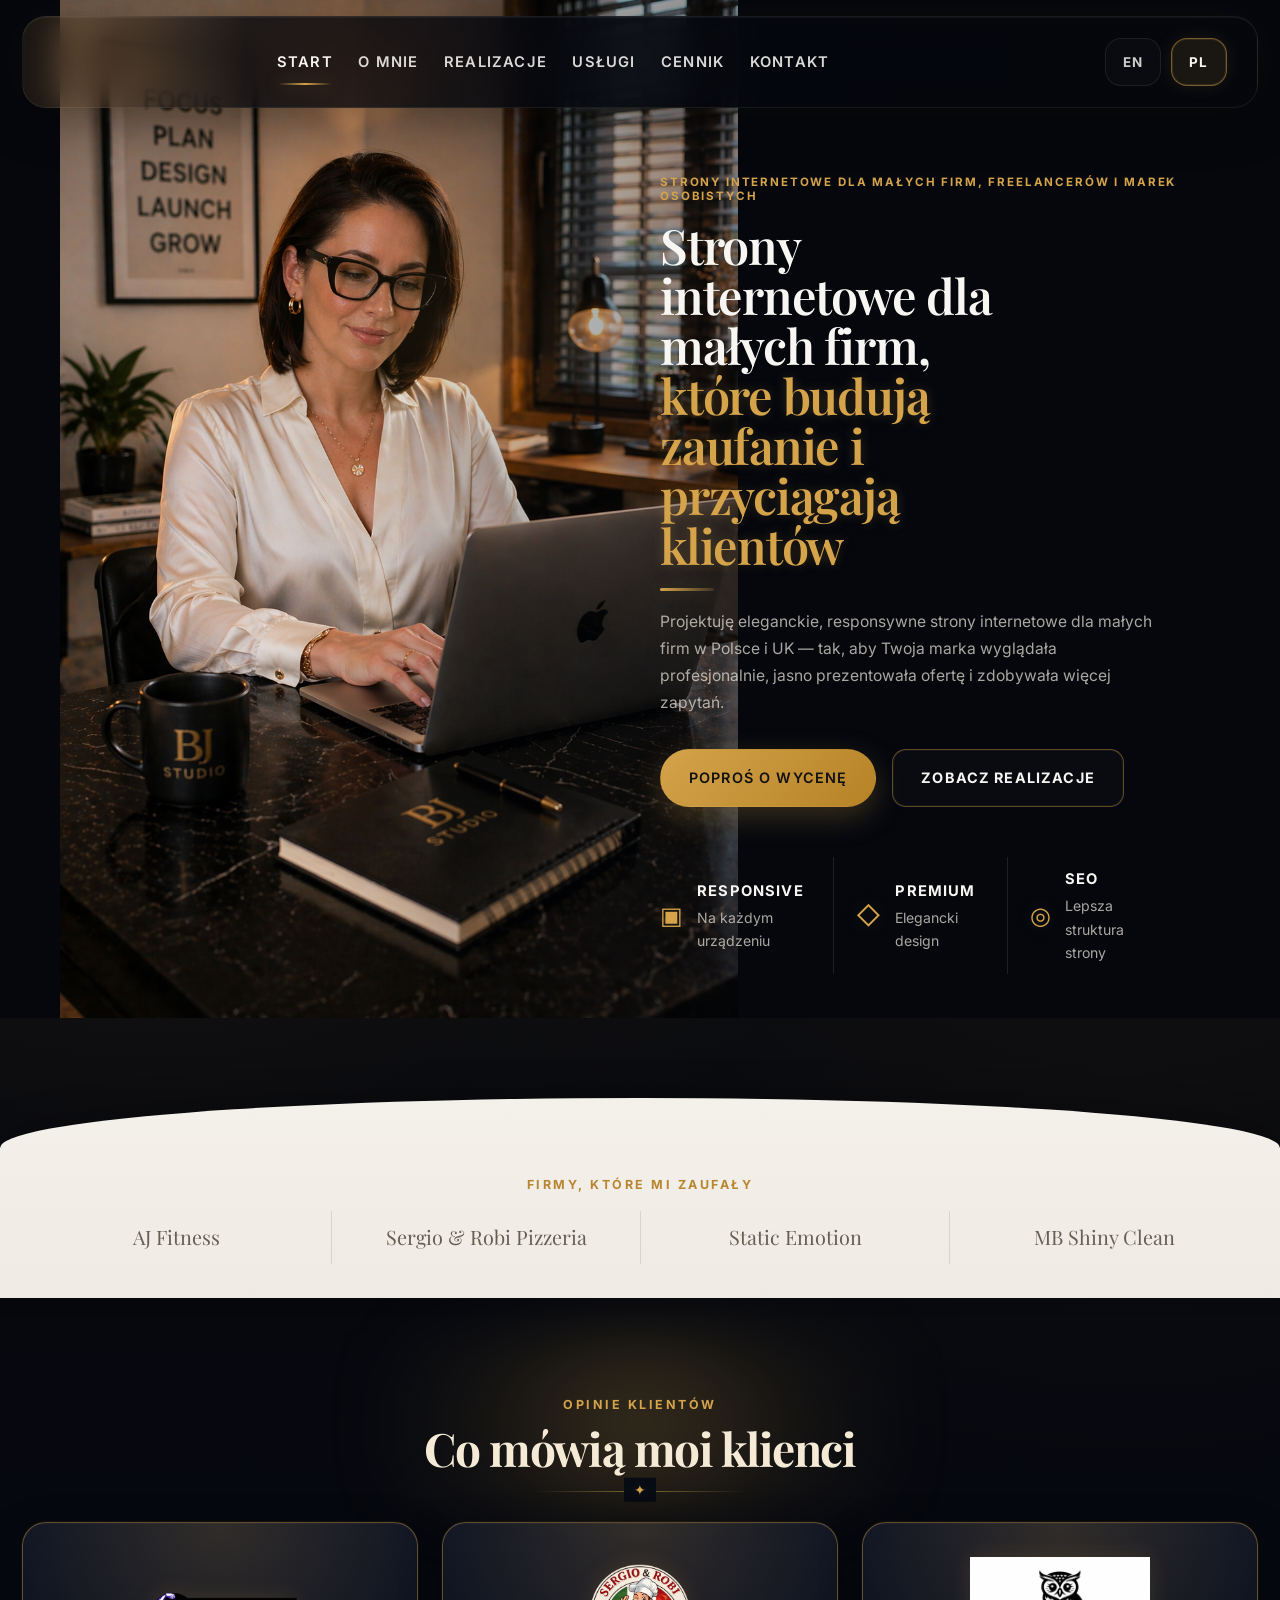
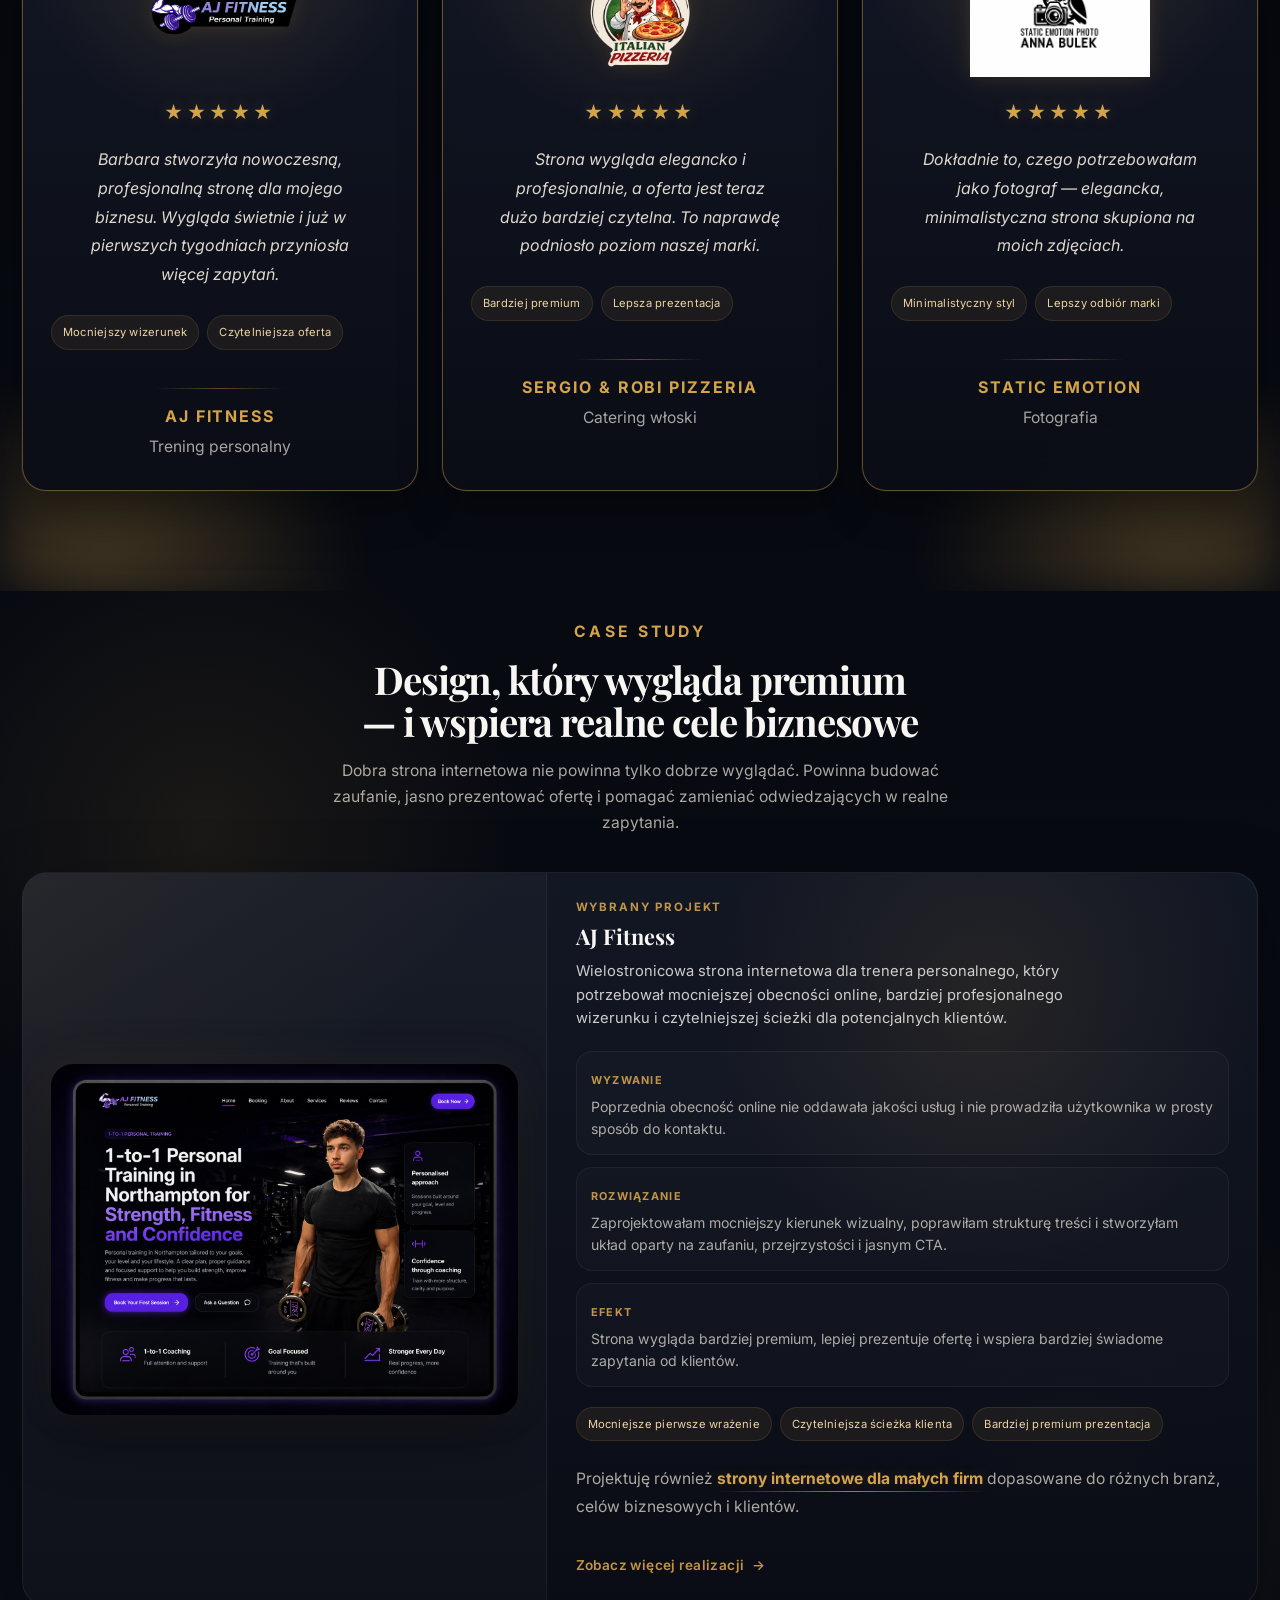
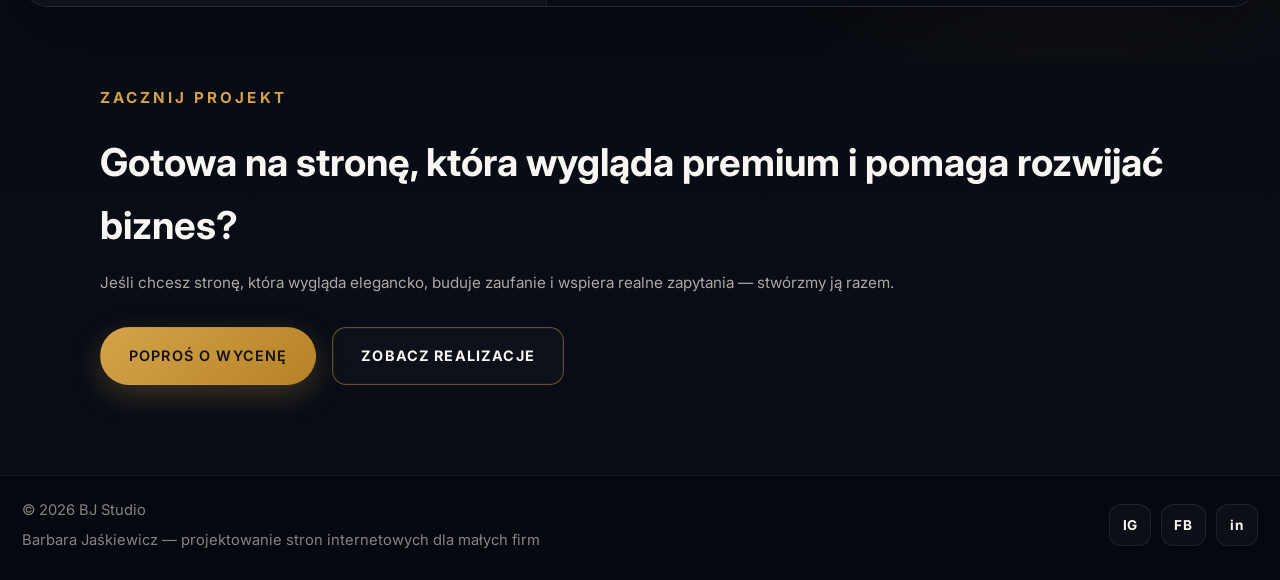
==== index.html @ 8a380bd9 "Improve SEO with JSON-LD structured data across all pages" ====
<!DOCTYPE html>
<html lang="pl">

<head>
  <meta charset="UTF-8">
  <meta name="viewport" content="width=device-width, initial-scale=1.0">

  <title>Strony internetowe dla małych firm | BJ Studio</title>
  <meta name="description"
    content="Nowoczesne strony internetowe dla małych firm, freelancerów i marek osobistych. Elegancki design, responsywny układ i struktura, która pomaga zdobywać więcej zapytań.">
  <meta name="robots" content="index, follow">
  <meta name="author" content="Barbara Jaskiewicz | BJ Studio">

  <link rel="canonical" href="https://bjdesign.pl/">
  <link rel="alternate" hreflang="pl" href="https://bjdesign.pl/">
  <link rel="alternate" hreflang="en" href="https://bjdesign.co.uk/">
  <link rel="alternate" hreflang="x-default" href="https://bjdesign.co.uk/">

  <meta property="og:title" content="Strony internetowe dla małych firm | BJ Studio">
  <meta property="og:description"
    content="Eleganckie, responsywne strony internetowe dla małych firm, które budują zaufanie i pomagają zdobywać więcej klientów.">
  <meta property="og:type" content="website">
  <meta property="og:url" content="https://bjdesign.pl/">
  <meta property="og:image" content="https://bjdesign.pl/images/BJ_3.png">
  <meta property="og:site_name" content="BJ Studio">
  <meta property="og:locale" content="pl_PL">

  <meta name="twitter:card" content="summary_large_image">
  <meta name="twitter:title" content="Strony internetowe dla małych firm | BJ Studio">
  <meta name="twitter:description"
    content="Nowoczesne strony internetowe dla małych firm, freelancerów i marek osobistych.">
  <meta name="twitter:image" content="https://bjdesign.pl/images/BJ_3.png">

<script type="application/ld+json">
{
  "@context": "https://schema.org",
  "@type": "ProfessionalService",
  "name": "BJ Studio",
  "url": "https://bjdesign.pl/",
  "logo": "https://bjdesign.pl/images/gold-logo-1.png",
  "image": "https://bjdesign.pl/images/BJ_3.png",
  "description": "Nowoczesne strony internetowe dla małych firm, freelancerów i marek osobistych w Polsce i UK.",
  "founder": {
    "@type": "Person",
    "name": "Barbara Jaśkiewicz"
  },
  "areaServed": [
    "Polska",
    "United Kingdom"
  ],
  "serviceType": [
    "Projektowanie stron internetowych",
    "Tworzenie stron internetowych",
    "Redesign stron internetowych",
    "Landing page",
    "SEO dla stron internetowych"
  ],
  "sameAs": [
    "https://bjdesign.co.uk/",
    "https://bjdesign.pl/"
  ]
}
</script>

  <link rel="stylesheet" href="style.css">
</head>

<body>
  <header class="site-header">
    <div class="container nav-wrap nav-wrap-with-logo">
      <a href="/" class="site-brand">
        <img src="images/gold-logo-1.png" alt="BJ Studio logo">
      </a>

      <button class="menu-toggle" aria-label="Otwórz menu" aria-expanded="false">
        <span></span>
        <span></span>
        <span></span>
      </button>

      <div class="mobile-overlay"></div>

      <nav class="site-nav">
        <ul>
          <li><a href="/" class="active">Start</a></li>
          <li><a href="about.html">O mnie</a></li>
          <li><a href="projects.html">Realizacje</a></li>
          <li><a href="services.html">Usługi</a></li>
          <li><a href="pricing.html">Cennik</a></li>
          <li><a href="contact.html">Kontakt</a></li>
        </ul>
      </nav>

      <div class="lang-switch">
        <a href="https://bjdesign.co.uk/">EN</a>
        <a href="/" class="active">PL</a>
      </div>
    </div>
  </header>

  <main>

    <section class="hero-home">
      <div class="hero-media">
        <img src="images/barbara-about.png" alt="Barbara Jaskiewicz projektantka stron internetowych BJ Studio">
      </div>

      <div class="container hero-content">
        <div class="hero-copy">
          <p class="eyebrow">Strony internetowe dla małych firm, freelancerów i marek osobistych</p>

          <h1>
            Strony internetowe dla małych firm,
            <span class="accent">które budują zaufanie i przyciągają klientów</span>
          </h1>

          <p class="lead">
            Projektuję eleganckie, responsywne strony internetowe dla małych firm w Polsce i UK —
            tak, aby Twoja marka wyglądała profesjonalnie, jasno prezentowała ofertę i zdobywała więcej zapytań.
          </p>

          <div class="hero-buttons">
            <a href="contact.html" class="btn btn-primary">Poproś o wycenę</a>
            <a href="projects.html" class="btn btn-outline">Zobacz realizacje</a>
          </div>

          <div class="hero-proof">
            <div class="hero-proof-item">
              <div class="hero-proof-icon">▣</div>
              <div>
                <strong>Responsive</strong>
                <span>Na każdym urządzeniu</span>
              </div>
            </div>

            <div class="hero-proof-item">
              <div class="hero-proof-icon">◇</div>
              <div>
                <strong>Premium</strong>
                <span>Elegancki design</span>
              </div>
            </div>

            <div class="hero-proof-item">
              <div class="hero-proof-icon">◎</div>
              <div>
                <strong>SEO</strong>
                <span>Lepsza struktura strony</span>
              </div>
            </div>
          </div>
        </div>
      </div>
    </section>

    <section class="trusted-strip">
      <div class="container">
        <p class="eyebrow">Firmy, które mi zaufały</p>
        <div class="trusted-logos">
          <span>AJ Fitness</span>
          <span>Sergio &amp; Robi Pizzeria</span>
          <span>Static Emotion</span>
          <span>MB Shiny Clean</span>
        </div>
      </div>
    </section>

    <section class="testimonials premium-testimonials">
      <div class="container">

        <p class="eyebrow">Opinie klientów</p>
        <h2 class="testimonials-title">Co mówią moi klienci</h2>
        <div class="testimonials-divider"><span></span></div>

        <div class="testimonials-grid">

          <article class="testimonial-card luxe-card">
            <div class="testimonial-logo-wrap">
              <img src="images/aj-fitness-logo.png" alt="AJ Fitness logo" class="testimonial-logo">
            </div>

            <p class="testimonial-stars">★★★★★</p>

            <p class="testimonial-quote">
              Barbara stworzyła nowoczesną, profesjonalną stronę dla mojego biznesu. Wygląda świetnie i już w pierwszych
              tygodniach przyniosła więcej zapytań.
            </p>

            <div class="case-study-results">
              <div class="result-chip">Mocniejszy wizerunek</div>
              <div class="result-chip">Czytelniejsza oferta</div>
            </div>

            <div class="testimonial-author">
              <strong>AJ Fitness</strong>
              <span>Trening personalny</span>
            </div>
          </article>

          <article class="testimonial-card luxe-card">
            <div class="testimonial-logo-wrap">
              <img src="images/sergio-robi-logo.png" alt="Sergio &amp; Robi Pizzeria logo" class="testimonial-logo">
            </div>

            <p class="testimonial-stars">★★★★★</p>

            <p class="testimonial-quote">
              Strona wygląda elegancko i profesjonalnie, a oferta jest teraz dużo bardziej czytelna. To naprawdę
              podniosło poziom naszej marki.
            </p>

            <div class="case-study-results">
              <div class="result-chip">Bardziej premium</div>
              <div class="result-chip">Lepsza prezentacja</div>
            </div>

            <div class="testimonial-author">
              <strong>Sergio &amp; Robi Pizzeria</strong>
              <span>Catering włoski</span>
            </div>
          </article>

          <article class="testimonial-card luxe-card">
            <div class="testimonial-logo-wrap">
              <img src="images/Owl and camera logo design.png" alt="Static Emotion logo" class="testimonial-logo">
            </div>

            <p class="testimonial-stars">★★★★★</p>

            <p class="testimonial-quote">
              Dokładnie to, czego potrzebowałam jako fotograf — elegancka, minimalistyczna strona skupiona na moich
              zdjęciach.
            </p>

            <div class="case-study-results">
              <div class="result-chip">Minimalistyczny styl</div>
              <div class="result-chip">Lepszy odbiór marki</div>
            </div>

            <div class="testimonial-author">
              <strong>Static Emotion</strong>
              <span>Fotografia</span>
            </div>
          </article>

        </div>
      </div>
    </section>

    <section class="case-study-home">
      <div class="container">

        <div class="case-study-heading">
          <p class="eyebrow">Case study</p>
          <h2>Design, który wygląda premium — i wspiera realne cele biznesowe</h2>
          <p>
            Dobra strona internetowa nie powinna tylko dobrze wyglądać. Powinna budować zaufanie,
            jasno prezentować ofertę i pomagać zamieniać odwiedzających w realne zapytania.
          </p>
        </div>

        <article class="case-study-card">
          <div class="case-study-grid">

            <div class="case-study-visual">
              <img src="images/aj-fitnes-mockup.png" alt="Podgląd strony internetowej AJ Fitness">
            </div>

            <div class="case-study-content">
              <p class="case-study-kicker">Wybrany projekt</p>
              <h3>AJ Fitness</h3>

              <p class="case-study-intro">
                Wielostronicowa strona internetowa dla trenera personalnego, który potrzebował mocniejszej obecności
                online,
                bardziej profesjonalnego wizerunku i czytelniejszej ścieżki dla potencjalnych klientów.
              </p>

              <div class="case-study-points">
                <div class="case-study-point">
                  <span>Wyzwanie</span>
                  <p>
                    Poprzednia obecność online nie oddawała jakości usług i nie prowadziła użytkownika w prosty sposób
                    do kontaktu.
                  </p>
                </div>

                <div class="case-study-point">
                  <span>Rozwiązanie</span>
                  <p>
                    Zaprojektowałam mocniejszy kierunek wizualny, poprawiłam strukturę treści i stworzyłam układ oparty
                    na zaufaniu,
                    przejrzystości i jasnym CTA.
                  </p>
                </div>

                <div class="case-study-point">
                  <span>Efekt</span>
                  <p>
                    Strona wygląda bardziej premium, lepiej prezentuje ofertę i wspiera bardziej świadome zapytania od
                    klientów.
                  </p>
                </div>
              </div>

              <div class="case-study-results">
                <div class="result-chip">Mocniejsze pierwsze wrażenie</div>
                <div class="result-chip">Czytelniejsza ścieżka klienta</div>
                <div class="result-chip">Bardziej premium prezentacja</div>
              </div>
              <p class="internal-link-note">
                Projektuję również
                <a href="/small-business-website.html">
                  strony internetowe dla małych firm
                </a>
                dopasowane do różnych branż, celów biznesowych i klientów.
              </p>
              <a href="projects.html" class="case-study-link">Zobacz więcej realizacji</a>
            </div>

          </div>
        </article>

      </div>
    </section>

    <section class="final-cta-premium">
      <div class="container">
        <p class="eyebrow">Zacznij projekt</p>

        <h2>
          Gotowa na stronę, która wygląda premium i pomaga rozwijać biznes?
        </h2>

        <p>
          Jeśli chcesz stronę, która wygląda elegancko, buduje zaufanie i wspiera realne zapytania —
          stwórzmy ją razem.
        </p>

        <div class="hero-buttons">
          <a href="contact.html" class="btn btn-primary">Poproś o wycenę</a>
          <a href="projects.html" class="btn btn-outline">Zobacz realizacje</a>
        </div>
      </div>
    </section>

  </main>

  <footer class="footer">
    <div class="container footer-inner">
      <div>
        <p>© 2026 BJ Studio</p>
        <p>Barbara Jaśkiewicz — projektowanie stron internetowych dla małych firm</p>
      </div>

      <div class="footer-socials">
        <a href="https://www.instagram.com/bj_studio_web" aria-label="Instagram">IG</a>
        <a href="https://www.facebook.com/barbara.jaskiewicz.35" aria-label="Facebook">FB</a>
        <a href="https://www.linkedin.com/in/barbara-j-96253815b/" aria-label="LinkedIn">in</a>
      </div>
    </div>
  </footer>

  <script>
    const menuToggle = document.querySelector('.menu-toggle');
    const overlay = document.querySelector('.mobile-overlay');
    const navLinks = document.querySelectorAll('.site-nav a');

    if (menuToggle && overlay) {
      menuToggle.addEventListener('click', () => {
        const isOpen = document.body.classList.toggle('menu-open');
        menuToggle.setAttribute('aria-expanded', isOpen ? 'true' : 'false');
      });

      overlay.addEventListener('click', closeMenu);

      navLinks.forEach(link => {
        link.addEventListener('click', closeMenu);
      });

      function closeMenu() {
        document.body.classList.remove('menu-open');
        menuToggle.setAttribute('aria-expanded', 'false');
      }
    }
  </script>
</body>

</html>
---- style.css ----
@import url('https://fonts.googleapis.com/css2?family=Inter:wght@300;400;500;600;700;800&family=Playfair+Display:wght@600;700&display=swap');

:root {
  --bg: #05070d;
  --bg-soft: #0d1018;
  --bg-soft-2: #121826;
  --panel: rgba(18, 22, 34, 0.78);
  --panel-strong: rgba(13, 16, 25, 0.9);
  --panel-light: rgba(255, 255, 255, 0.04);
  --card: rgba(16, 20, 31, 0.78);
  --card-2: rgba(22, 27, 40, 0.9);
  --text: rgba(248, 246, 242, 0.92);
  --muted: rgba(234, 228, 217, 0.72);
  --muted-2: rgba(234, 228, 217, 0.56);
  --white: #f8f6f2;
  --line: rgba(255, 255, 255, 0.08);
  --line-strong: rgba(212, 163, 74, 0.24);
  --accent: #d4a34a;
  --accent-2: #b9852f;
  --accent-soft: rgba(212, 163, 74, 0.16);
  --shadow-lg: 0 26px 80px rgba(0, 0, 0, 0.42);
  --shadow-md: 0 18px 46px rgba(0, 0, 0, 0.3);
  --radius-lg: 28px;
  --radius-md: 20px;
  --radius-sm: 14px;
  --container: 1320px;
  --header-h: 92px;
  --section-space: 72px;
  --section-space-tight: 48px;
}

* {
  box-sizing: border-box;
}

html {
  scroll-behavior: smooth;
}

body {
  margin: 0;
  font-family: 'Inter', sans-serif;
  background:
    radial-gradient(circle at 12% 12%, rgba(212, 163, 74, 0.14), transparent 24%),
    radial-gradient(circle at 88% 18%, rgba(212, 163, 74, 0.08), transparent 24%),
    linear-gradient(180deg, #04060b 0%, #06080e 35%, #090d16 100%);
  color: var(--text);
  line-height: 1.65;
  -webkit-font-smoothing: antialiased;
  text-rendering: optimizeLegibility;
}

img {
  max-width: 100%;
  height: auto;
  display: block;
}

a {
  color: inherit;
  text-decoration: none;
}

button,
input,
textarea {
  font: inherit;
}

button {
  cursor: pointer;
}

main {
  overflow: clip;
}

.container {
  width: min(calc(100% - 44px), var(--container));
  margin: 0 auto;
}

/* header */
.site-header {
  position: fixed;
  top: 16px;
  left: 0;
  width: 100%;
  z-index: 1000;
  background: transparent;
  border-bottom: none;
  pointer-events: none;
}

.site-header::before {
  display: none;
}

.site-header .site-brand,
.site-header .brand {
  display: none;
}

.nav-wrap,
.nav-wrapper {
  position: relative;
  min-height: var(--header-h);
  display: grid;
  grid-template-columns: 1fr auto;
  align-items: center;
  gap: 28px;
  pointer-events: auto;
}

.nav-wrap.nav-wrap-with-logo,
.nav-wrapper {
  width: min(calc(100% - 44px), var(--container));
  margin: 0 auto;
  padding: 0 30px;
  border-radius: 24px;
  background:
    linear-gradient(90deg, rgba(187, 135, 45, 0.12) 0%, rgba(8, 10, 16, 0.80) 18%, rgba(5, 7, 13, 0.92) 55%, rgba(5, 7, 13, 0.96) 100%);
  backdrop-filter: blur(18px) saturate(145%);
  -webkit-backdrop-filter: blur(18px) saturate(145%);
  border: 1px solid rgba(255, 255, 255, 0.07);
  box-shadow:
    0 14px 44px rgba(0, 0, 0, 0.34),
    inset 0 1px 0 rgba(255,255,255,0.05),
    0 0 40px rgba(212, 163, 74, 0.05);
}

.nav-wrap:not(.nav-wrap-with-logo) {
  grid-template-columns: 1fr auto;
}

.site-nav {
  justify-self: center;
  margin: 0 auto;
}

.site-nav ul {
  list-style: none;
  display: flex;
  align-items: center;
  justify-content: center;
  gap: clamp(18px, 2vw, 36px);
  margin: 0;
  padding: 0;
}

.site-nav a {
  position: relative;
  display: inline-flex;
  align-items: center;
  min-height: 40px;
  font-size: 0.92rem;
  font-weight: 600;
  line-height: 1;
  letter-spacing: 0.08em;
  text-transform: uppercase;
  color: rgba(248, 246, 242, 0.88);
  transition: color 0.25s ease, opacity 0.25s ease;
}

.site-nav a::after {
  content: '';
  position: absolute;
  left: 50%;
  bottom: -3px;
  width: 54px;
  height: 2px;
  border-radius: 999px;
  transform: translateX(-50%) scaleX(0);
  transform-origin: center;
  background: linear-gradient(90deg, rgba(212,163,74,0), var(--accent), rgba(212,163,74,0));
  transition: transform 0.28s ease;
  box-shadow: 0 0 18px rgba(212, 163, 74, 0.34);
}

.site-nav a:hover,
.site-nav a.active {
  color: var(--white);
}

.site-nav a:hover::after,
.site-nav a.active::after {
  transform: translateX(-50%) scaleX(1);
}

.lang-switch {
  display: inline-flex;
  align-items: center;
  gap: 10px;
  justify-self: end;
  margin-left: 24px;
  position: relative;
  z-index: 2;
}

.lang-switch a {
  min-width: 56px;
  min-height: 48px;
  padding: 0 16px;
  display: inline-flex;
  align-items: center;
  justify-content: center;
  border-radius: 16px;
  border: 1px solid rgba(255, 255, 255, 0.08);
  background: rgba(255, 255, 255, 0.02);
  font-size: 0.84rem;
  font-weight: 700;
  letter-spacing: 0.08em;
  text-transform: uppercase;
  color: rgba(248, 246, 242, 0.82);
  transition: all 0.25s ease;
}

.lang-switch a:hover,
.lang-switch a.active {
  border-color: rgba(212, 163, 74, 0.5);
  background: rgba(212, 163, 74, 0.1);
  color: var(--white);
  box-shadow: inset 0 0 0 1px rgba(212, 163, 74, 0.14), 0 0 18px rgba(212, 163, 74, 0.12);
}

.menu-toggle,
.mobile-overlay {
  display: none;
}

/* typography */
.eyebrow,
.section-tag,
.kicker {
  margin: 0 0 18px;
  font-size: 0.78rem;
  line-height: 1.2;
  text-transform: uppercase;
  letter-spacing: 0.2em;
  color: var(--accent);
  font-weight: 700;
}

h1,
h2,
h3 {
  margin: 0;
  color: var(--white);
}

h1,
.page-hero h1,
.hero h1,
.hero-copy h1 {
  font-family: 'Playfair Display', serif;
  font-weight: 600;
  letter-spacing: -0.03em;
  line-height: 1.04;
}

p {
  margin: 0 0 16px;
  color: var(--muted);
}

.accent {
  color: var(--accent);
  text-shadow: 0 0 12px rgba(212,163,74,0.25);
}

/* buttons */
.btn {
  display: inline-flex;
  align-items: center;
  justify-content: center;
  gap: 10px;
  min-height: 58px;
  padding: 0 28px;
  border-radius: 14px;
  border: 1px solid transparent;
  font-size: 0.9rem;
  font-weight: 700;
  letter-spacing: 0.08em;
  text-transform: uppercase;
  transition: transform 0.25s ease, box-shadow 0.25s ease, border-color 0.25s ease, background 0.25s ease;
}

.btn:hover {
  transform: translateY(-2px);
}

.btn-primary {
  color: #13100b;
  background: linear-gradient(135deg, #d8ab59 0%, #b9852f 100%);
  box-shadow: 0 16px 40px rgba(185, 133, 47, 0.24), inset 0 1px 0 rgba(255,255,255,0.28);
}

.btn-primary:hover {
  transform: translateY(-2px) scale(1.02);
  box-shadow: 0 24px 60px rgba(185,133,47,0.35);
}

.btn-outline {
  color: var(--white);
  border-color: rgba(212, 163, 74, 0.42);
  background: rgba(255, 255, 255, 0.02);
  box-shadow: inset 0 0 0 1px rgba(212, 163, 74, 0.06);
}

.btn-outline:hover {
  border-color: rgba(212, 163, 74, 0.7);
  background: rgba(212, 163, 74, 0.08);
}

/* homepage hero - fixed for full portrait image */
.hero-home {
  position: relative;
  min-height: 100svh;
  display: grid;
  align-items: stretch;
  overflow: hidden;
  background: #05070d;
}

.hero-home::before {
  content: '';
  position: absolute;
  inset: 0;
  background: linear-gradient(
    90deg,
    rgba(5,7,13,0.04) 0%,
    rgba(5,7,13,0.10) 30%,
    rgba(5,7,13,0.48) 58%,
    rgba(5,7,13,0.82) 76%,
    rgba(5,7,13,0.95) 100%
  );
  z-index: 1;
}

.hero-home::after {
  content: '';
  position: absolute;
  left: 18%;
  top: 14%;
  width: 360px;
  height: 360px;
  background: radial-gradient(circle at 50% 50%, rgba(212,163,74,0.12), transparent 66%);
  filter: blur(24px);
  z-index: 1;
  pointer-events: none;
}

.hero-media {
  position: absolute;
  inset: 0;
  display: flex;
  align-items: center;
  justify-content: flex-start;
  overflow: hidden;
  background: #05070d;
}

.hero-media img {
  width: auto;
  height: 100%;
  max-width: none;
  object-fit: contain;
  object-position: left center;
  transform: translateX(0);
  filter: brightness(1.08) contrast(1.04) saturate(0.98);
}

.hero-content {
  position: relative;
  z-index: 2;
  width: min(calc(100% - 40px), 1320px);
  margin: 0 auto;
  min-height: 100svh;
  display: flex;
  justify-content: flex-end;
  align-items: center;
  padding: calc(var(--header-h) + 84px) 0 44px;
}


.hero-content::before {
  display: none;
  content: none;
}

.hero-copy {
  max-width: 520px;
  margin-right: 0;
  transform: translate(-85px, -15px);
}

.hero-copy .eyebrow {
  max-width: 540px;
  font-size: 0.72rem;
  letter-spacing: 0.16em;
  margin-bottom: 16px;
}

.hero-copy h1 {
  font-size: clamp(2.2rem, 3.55vw, 4rem);
  max-width: 10.6ch;
  line-height: 1.03;
  letter-spacing: -0.025em;
  text-wrap: balance;
}

.hero-copy .lead {
  font-size: 0.98rem;
  line-height: 1.72;
  max-width: 50ch;
  margin-top: 18px;
  margin-bottom: 0;
}

.hero-copy .lead::before {
  content: '';
  display: block;
  width: 54px;
  height: 3px;
  border-radius: 999px;
  background: linear-gradient(90deg, var(--accent), rgba(212, 163, 74, 0.18));
  margin: 0 0 18px;
  box-shadow: 0 0 18px rgba(212, 163, 74, 0.24);
}

.hero-buttons {
  display: flex;
  flex-wrap: wrap;
  gap: 16px;
  margin-top: 32px;
}

.hero-proof {
  display: grid;
  grid-template-columns: repeat(3, minmax(0, 1fr));
  gap: 0;
  margin-top: clamp(28px, 4vh, 42px);
  padding-top: 14px;
}

.hero-proof-item {
  display: flex;
  align-items: center;
  gap: 14px;
  padding: 10px 20px 10px 0;
  min-width: 0;
}

.hero-proof-item + .hero-proof-item {
  border-left: 1px solid rgba(255,255,255,0.1);
  padding-left: 22px;
}

.hero-proof-icon {
  flex: 0 0 auto;
  font-size: 1.5rem;
  line-height: 1;
  color: var(--accent);
  text-shadow: 0 0 18px rgba(212, 163, 74, 0.2);
}

.hero-proof strong,
.hero-proof span {
  display: block;
}

.hero-proof strong {
  font-size: 0.92rem;
  letter-spacing: 0.08em;
  text-transform: uppercase;
  color: var(--white);
}

.hero-proof span {
  margin-top: 3px;
  font-size: 0.88rem;
  color: var(--muted);
}

.trusted-strip {
  position: relative;
  z-index: 3;
  background: linear-gradient(180deg, #f4f0ea 0%, #efebe4 100%);
  color: #322a20;
  border-top-left-radius: 52% 52px;
  border-top-right-radius: 52% 52px;
  margin-top: 80px;
  padding-top: 50px;
  box-shadow: 0 -10px 30px rgba(0, 0, 0, 0.2);
}

.trusted-strip .container {
  padding: 30px 0 34px;
}

.trusted-strip .eyebrow {
  color: #b9852f;
  text-align: center;
  margin-bottom: 18px;
}

.trusted-logos {
  display: grid;
  grid-template-columns: repeat(4, minmax(0, 1fr));
  gap: 0;
  align-items: center;
}

.trusted-logos span {
  text-align: center;
  font-family: 'Playfair Display', serif;
  font-size: clamp(1.05rem, 1.55vw, 1.7rem);
  color: rgba(54, 44, 33, 0.74);
  padding: 10px 18px;
}

.trusted-logos span + span {
  border-left: 1px solid rgba(45, 34, 22, 0.12);
}

/* interior pages */
.page-shell {
  padding: clamp(136px, 12vw, 156px) 0 clamp(84px, 8vw, 120px);
}

.page-hero {
  max-width: 920px;
  margin: 0 auto 56px;
  text-align: center;
}

.page-hero h1 {
  font-size: clamp(2.4rem, 3.8vw, 4.2rem);
  line-height: 1.04;
  letter-spacing: -0.03em;
  text-wrap: balance;
  max-width: 13ch;
  margin: 0 auto;
}

.page-hero p {
  font-size: clamp(1rem, 1.15vw, 1.12rem);
  max-width: 62ch;
  margin: 18px auto 0;
}

.two-col,
.two-col-page {
  display: grid;
  grid-template-columns: 1fr 1fr;
  gap: clamp(28px, 3vw, 42px);
  align-items: stretch; 
}

.page-card,
.side-image,
.contact-panel,
.project-card,
.price-card,
.service-card,
.section-card,
.soft-card,
.hero-highlights-box,
.why-card,
.pricing-card,
.testimonial-card,
.contact-box,
.contact-form,
.contact-text,
.cta .container {
  background: linear-gradient(180deg, rgba(22, 27, 40, 0.88) 0%, rgba(13, 17, 27, 0.94) 100%);
  border: 1px solid rgba(255, 255, 255, 0.08);
  box-shadow: var(--shadow-md);
}

.page-card,
.section-card,
.contact-panel,
.contact-text {
  padding: clamp(32px, 3vw, 48px);
  border-radius: var(--radius-lg);
}

.page-card {
  height: 100%;
  display: flex;
  flex-direction: column;
  justify-content: center;
}

.page-card p {
  max-width: 48ch;
}

.page-card h2,
.section-card h2,
.contact-text h2 {
  font-family: 'Playfair Display', serif;
  font-size: clamp(1.6rem, 2.1vw, 2.3rem);
  line-height: 1.14;
  margin-bottom: 18px;
}

.page-card p:last-child,
.section-card p:last-child,
.contact-panel p:last-child {
  margin-bottom: 0;
}

.side-image img,
.about-image img {
  width: 100%;
  height: 100%;
  object-fit: cover;
  transform: scale(0.9);
  transform-origin: center;
  object-position: center 32%;
}

.side-image,
.about-image {
  max-height: 520px;
}

.projects-grid,
.pricing-grid,
.services-grid,
.cards-grid,
.why-grid,
.testimonials-grid {
  display: grid;
  grid-template-columns: repeat(3, minmax(0, 1fr));
  gap: 24px;
}

.projects-grid {
  grid-template-columns: repeat(3, minmax(0, 1fr));
}

.project-card,
.price-card,
.pricing-card,
.service-card,
.why-card,
.testimonial-card {
  border-radius: 24px;
  overflow: hidden;
  transition: transform 0.26s ease, border-color 0.26s ease, box-shadow 0.26s ease;
}

.project-card:hover,
.price-card:hover,
.pricing-card:hover,
.service-card:hover,
.why-card:hover,
.testimonial-card:hover {
  transform: translateY(-4px);
  border-color: rgba(212, 163, 74, 0.26);
  box-shadow: 0 24px 56px rgba(0, 0, 0, 0.34);
}

.project-card img {
  width: 100%;
  aspect-ratio: 16 / 10;
  object-fit: cover;
}

.project-copy-card,
.price-copy,
.service-copy {
  padding: 26px 24px 24px;
}

.project-copy-card h3,
.price-copy h3,
.service-copy h3,
.pricing-card h3,
.why-card h3,
.testimonial-author strong,
.cards-grid h3 {
  font-size: 1.28rem;
  line-height: 1.2;
  margin-bottom: 10px;
}

.project-link {
  display: inline-flex;
  align-items: center;
  gap: 8px;
  margin-top: 10px;
  color: var(--accent);
  font-weight: 700;
  letter-spacing: 0.04em;
}

.project-link::after {
  content: '→';
}

.price,
.pricing-card .price {
  font-family: 'Playfair Display', serif;
  font-size: clamp(2rem, 2.4vw, 2.7rem);
  line-height: 1;
  color: var(--accent);
  margin: 10px 0 18px;
}

.price-list,
.service-list,
.pricing-card ul {
  list-style: none;
  padding: 0;
  margin: 0;
}

.price-list li,
.service-list li,
.pricing-card ul li {
  position: relative;
  padding-left: 20px;
  color: var(--muted);
  margin-bottom: 12px;
}

.price-list li::before,
.service-list li::before,
.pricing-card ul li::before {
  content: '';
  position: absolute;
  left: 0;
  top: 0.68em;
  width: 8px;
  height: 8px;
  border-radius: 999px;
  background: var(--accent);
  box-shadow: 0 0 14px rgba(212, 163, 74, 0.22);
}

.contact-panel {
  max-width: 780px;
  margin: 0 auto;
  text-align: center;
}

.contact-panel p {
  font-size: 1.03rem;
}

/* small business landing page */
.section {
  padding: clamp(74px, 8vw, 116px) 0;
}

.hero {
  padding: clamp(132px, 12vw, 154px) 0 clamp(66px, 7vw, 96px);
}

.hero-grid {
  display: grid;
  grid-template-columns: minmax(0, 1.1fr) minmax(290px, 0.82fr);
  gap: clamp(26px, 3vw, 40px);
  align-items: center;
}

.hero-content h1 {
  font-size: clamp(2.3rem, 3.8vw, 4.5rem);
  max-width: 12.5ch;
  text-wrap: balance;
}

.hero-lead {
  font-size: clamp(1rem, 1.12vw, 1.1rem);
  max-width: 60ch;
  margin-top: 18px;
}

.hero-mini {
  margin-top: 18px;
  color: var(--muted-2);
  font-size: 0.93rem;
}

.hero-highlights-box {
  padding: 22px;
  border-radius: 30px;
}

.hero-highlights {
  display: grid;
  gap: 14px;
}

.highlight-item {
  padding: 18px 18px 16px;
  border-radius: 18px;
  background: rgba(255,255,255,0.03);
  border: 1px solid rgba(255,255,255,0.06);
}

.highlight-number {
  display: block;
  font-size: 1.08rem;
  color: var(--accent);
  font-weight: 700;
  margin-bottom: 6px;
}

.highlight-label {
  display: block;
  color: var(--muted);
  font-size: 0.96rem;
  line-height: 1.6;
}

.section-heading {
  max-width: 840px;
  margin: 0 auto 34px;
  text-align: center;
}

.section-heading h2 {
  font-family: 'Playfair Display', serif;
  font-size: clamp(1.95rem, 3vw, 3.15rem);
  line-height: 1.08;
  letter-spacing: -0.03em;
  text-wrap: balance;
}

.section-heading p:last-child {
  margin-top: 14px;
  font-size: clamp(0.98rem, 1.08vw, 1.08rem);
}

.cards-grid,
.why-grid,
.testimonials-grid {
  grid-template-columns: repeat(2, minmax(0, 1fr));
}

.cards-grid .service-card,
.why-card,
.testimonial-card,
.pricing-card {
  padding: 28px 24px;
}

.pricing-card.featured {
  position: relative;
  border-color: rgba(212, 163, 74, 0.34);
  box-shadow: 0 26px 70px rgba(0, 0, 0, 0.38), 0 0 0 1px rgba(212, 163, 74, 0.08) inset;
}

.pricing-badge {
  display: inline-flex;
  margin-bottom: 16px;
  padding: 7px 12px;
  border-radius: 999px;
  background: rgba(212, 163, 74, 0.12);
  border: 1px solid rgba(212, 163, 74, 0.22);
  color: var(--accent);
  font-size: 0.76rem;
  font-weight: 700;
  letter-spacing: 0.12em;
  text-transform: uppercase;
}

.quote-mark {
  font-family: 'Playfair Display', serif;
  font-size: 3.2rem;
  line-height: 0.8;
  color: var(--accent);
  margin-bottom: 12px;
}

.testimonial-text {
  color: var(--text);
  font-size: 1rem;
}

.testimonial-author {
  margin-top: 20px;
}

.testimonial-author span {
  display: block;
  margin-top: 4px;
  color: var(--muted-2);
  font-size: 0.92rem;
}

.contact-box {
  border-radius: 32px;
  padding: clamp(24px, 3vw, 38px);
  display: grid;
  grid-template-columns: minmax(0, 0.95fr) minmax(0, 1.05fr);
  gap: 24px;
}

.contact-text,
.contact-form {
  border-radius: 26px;
}

.contact-form {
  padding: 26px;
}

.contact-details p,
.contact-note,
.form-note {
  margin-bottom: 10px;
}

.contact-form input,
.contact-form textarea {
  width: 100%;
  border: 1px solid rgba(255,255,255,0.08);
  background: rgba(255,255,255,0.03);
  color: var(--white);
  border-radius: 14px;
  padding: 15px 16px;
  outline: none;
  transition: border-color 0.2s ease, box-shadow 0.2s ease;
}

.contact-form input + input,
.contact-form input + textarea,
.contact-form textarea + button {
  margin-top: 14px;
}

.contact-form textarea {
  min-height: 160px;
  resize: vertical;
}

.contact-form input:focus,
.contact-form textarea:focus {
  border-color: rgba(212, 163, 74, 0.42);
  box-shadow: 0 0 0 4px rgba(212, 163, 74, 0.08);
}

.cta {
  padding: 0 0 110px;
}

.cta .container {
  border-radius: 30px;
  padding: clamp(28px, 3vw, 40px);
  text-align: center;
}

.footer {
  border-top: 1px solid rgba(255, 255, 255, 0.06);
  background: rgba(5, 7, 13, 0.68);
}

.footer-inner {
  display: flex;
  justify-content: space-between;
  gap: 24px;
  align-items: center;
  padding: 22px 0 28px;
}

.footer p {
  margin: 0;
  color: var(--muted-2);
  font-size: 0.92rem;
}

.footer p + p {
  margin-top: 6px;
}

.footer-socials {
  display: flex;
  gap: 10px;
  flex-wrap: wrap;
}

.footer-socials a {
  min-width: 42px;
  min-height: 42px;
  padding: 0 12px;
  border-radius: 12px;
  display: inline-flex;
  align-items: center;
  justify-content: center;
  background: rgba(255,255,255,0.03);
  border: 1px solid rgba(255,255,255,0.08);
  color: var(--white);
  font-size: 0.85rem;
  font-weight: 700;
  letter-spacing: 0.06em;
  transition: all 0.25s ease;
}

.footer-socials a:hover {
  transform: translateY(-2px);
  border-color: rgba(212, 163, 74, 0.4);
  background: rgba(212, 163, 74, 0.08);
}

/* tablet */
@media (max-width: 1180px) {
  :root {
    --header-h: 84px;
  }

  .nav-wrap.nav-wrap-with-logo,
  .nav-wrapper {
    padding: 0 20px;
  }

  .site-nav ul {
    gap: 18px;
  }

  .site-nav a {
    font-size: 0.82rem;
  }

  .hero-copy {
    max-width: 470px;
    margin-right: 10px;
  }

  .hero-copy h1 {
    font-size: clamp(2rem, 3.2vw, 3.2rem);
  }

  .hero-proof {
    grid-template-columns: 1fr;
    gap: 10px;
  }

  .hero-proof-item + .hero-proof-item {
    border-left: 0;
    border-top: 1px solid rgba(255,255,255,0.08);
    padding-left: 0;
    padding-top: 18px;
  }

  .projects-grid,
  .pricing-grid,
  .services-grid {
    grid-template-columns: repeat(2, minmax(0, 1fr));
  }

  .before-after-images {
    min-height: auto;
    padding: 20px 20px 0;
  }

  .before-after-shot:first-child {
    flex-basis: 50%;
    transform: translateX(16px) scale(0.96);
  }

  .before-after-shot:last-child {
    flex-basis: 54%;
    transform: translateX(-16px) scale(1);
  }
}

/* mobile nav and layout */
@media (max-width: 900px) {
  :root {
    --header-h: 76px;
  }

  .site-header {
    top: 10px;
  }

  .nav-wrap,
  .nav-wrapper,
  .nav-wrap:not(.nav-wrap-with-logo) {
    grid-template-columns: auto auto;
    justify-content: space-between;
    gap: 14px;
    min-height: var(--header-h);
  }

  .nav-wrap.nav-wrap-with-logo,
  .nav-wrapper {
    width: min(calc(100% - 24px), var(--container));
    padding: 0 14px;
    border-radius: 18px;
  }

  .site-nav {
    position: fixed;
    top: 0;
    right: -100%;
    width: min(86vw, 360px);
    height: 100dvh;
    padding: 96px 24px 28px;
    background: rgba(8, 10, 16, 0.96);
    backdrop-filter: blur(18px);
    -webkit-backdrop-filter: blur(18px);
    border-left: 1px solid rgba(255,255,255,0.06);
    box-shadow: -20px 0 60px rgba(0,0,0,0.4);
    transition: right 0.28s ease;
    z-index: 1003;
  }

  .site-nav ul {
    flex-direction: column;
    align-items: flex-start;
    gap: 8px;
  }

  .site-nav a {
    min-height: 46px;
    font-size: 0.94rem;
  }

  .site-nav a::after {
    left: 0;
    bottom: 4px;
    width: 44px;
    transform: scaleX(0);
    transform-origin: left;
  }

  .site-nav a:hover::after,
  .site-nav a.active::after {
    transform: scaleX(1);
  }

  .menu-toggle {
    display: inline-flex;
    width: 46px;
    height: 46px;
    border: 1px solid rgba(255,255,255,0.08);
    border-radius: 12px;
    align-items: center;
    justify-content: center;
    flex-direction: column;
    gap: 5px;
    background: rgba(255,255,255,0.03);
    margin-left: auto;
    order: 3;
  }

  .menu-toggle span {
    display: block;
    width: 18px;
    height: 2px;
    border-radius: 999px;
    background: var(--white);
  }

  .mobile-overlay {
    position: fixed;
    inset: 0;
    background: rgba(0,0,0,0.45);
    opacity: 0;
    pointer-events: none;
    transition: opacity 0.28s ease;
    z-index: 1001;
  }

  body.menu-open .site-nav {
    right: 0;
  }

  body.menu-open .mobile-overlay {
    display: block;
    opacity: 1;
    pointer-events: auto;
  }

  .lang-switch {
    justify-self: auto;
    order: 2;
    margin-left: 0;
  }

  .hero-home,
  .hero-content {
    min-height: auto;
  }

  .hero-home {
    padding-bottom: 18px;
  }

  .hero-home::before {
    background:
      linear-gradient(180deg, rgba(5,7,13,0.16) 0%, rgba(5,7,13,0.28) 18%, rgba(5,7,13,0.66) 44%, rgba(5,7,13,0.9) 68%, rgba(5,7,13,0.98) 100%);
  }

  .hero-home::after {
    left: 24%;
    top: 16%;
    width: 220px;
    height: 220px;
  }

  .hero-media {
    justify-content: center;
  }

  .hero-media img {
    width: 100%;
    height: auto;
    max-width: 100%;
    object-fit: contain;
    object-position: center top;
    filter: brightness(0.9) contrast(1.03) saturate(0.98);
  }

  .hero-content {
    justify-content: stretch;
    align-items: end;
    padding-top: 122px;
    padding-bottom: 20px;
  }

  .hero-copy {
    max-width: 100%;
    margin-right: 0;
    padding-top: clamp(260px, 50vw, 430px);
  }

  .hero-copy .eyebrow {
    font-size: 0.68rem;
    letter-spacing: 0.14em;
  }

  .hero-copy h1 {
    max-width: 11ch;
    font-size: clamp(2rem, 9vw, 3.25rem);
  }

  .hero-copy .lead {
    max-width: 100%;
    line-height: 1.7;
    font-size: 0.96rem;
  }

  .hero-buttons {
    flex-direction: column;
  }

  .hero-proof {
    grid-template-columns: 1fr;
  }

  .trusted-strip {
    border-top-left-radius: 44px 24px;
    border-top-right-radius: 44px 24px;
  }

  .trusted-logos {
    grid-template-columns: repeat(2, minmax(0, 1fr));
    gap: 8px 0;
  }

  .trusted-logos span:nth-child(odd) {
    border-right: 1px solid rgba(45,34,22,0.12);
  }

  .trusted-logos span + span {
    border-left: none;
  }

.two-col-page,
.two-col {
  display: grid;
  grid-template-columns: 1fr;
  gap: 18px;
}

  .projects-grid,
  .pricing-grid,
  .services-grid,
  .cards-grid,
  .why-grid,
  .testimonials-grid {
    grid-template-columns: 1fr;
  }

  .before-after-images {
    display: grid;
    grid-template-columns: 1fr;
    gap: 14px;
    padding: 18px 18px 0;
  }

  .before-after-shot:first-child,
  .before-after-shot:last-child {
    flex: initial;
    transform: none;
    opacity: 1;
  }

  .before-after-card:hover .before-after-shot:first-child,
  .before-after-card:hover .before-after-shot:last-child {
    transform: none;
  }

  .footer-inner {
    flex-direction: column;
    align-items: flex-start;
  }
}

@media (max-width: 640px) {
  .container {
    width: min(calc(100% - 28px), var(--container));
  }

  .lang-switch a {
    min-width: 44px;
    min-height: 38px;
    padding: 0 10px;
    font-size: 0.78rem;
  }

  .hero-content {
    padding-top: 118px;
    padding-bottom: 20px;
  }

  .hero-copy {
    padding-top: min(76vw, 420px);
  }

  .btn {
    width: 100%;
  }

  .page-shell,
  .section,
  .cta {
    padding-top: 54px;
  }

  .page-card,
  .section-card,
  .contact-panel,
  .contact-text,
  .contact-form,
  .hero-highlights-box,
  .cta .container {
    padding: 22px;
    border-radius: 22px;
  }

  .project-copy-card,
  .price-copy,
  .service-copy,
  .pricing-card,
  .why-card,
  .testimonial-card {
    padding: 22px;
  }

  .section-heading,
  .page-hero {
    margin-bottom: 28px;
  }

  .hero-mini {
    font-size: 0.88rem;
  }

  .before-after-label {
    top: 12px;
    left: 12px;
  }
}

.before-after-card {
  overflow: hidden;
  max-width: 880px;
  margin: -45px auto 0;
}

.before-after-compare {
  display: grid;
  grid-template-columns: 1fr 1fr;
  gap: 12px;
  padding: 18px 18px 0;
  max-width: 880px;
  margin: 0 auto;
}

.compare-panel {
  position: relative;
  border-radius: 16px;
  overflow: hidden;
  height: 300px;
}

.compare-panel img {
  width: 100%;
  height: 100%;
  object-fit: cover;
  object-position: top center;
  display: block;
}

/* badge */
.compare-badge {
  position: absolute;
  top: 12px;
  left: 12px;
  z-index: 2;
  padding: 6px 10px;
  border-radius: 999px;
  background: rgba(9, 11, 18, 0.75);
  backdrop-filter: blur(10px);
  -webkit-backdrop-filter: blur(10px);
  border: 1px solid rgba(255,255,255,0.12);
  color: var(--white);
  font-size: 0.65rem;
  font-weight: 700;
  letter-spacing: 0.12em;
  text-transform: uppercase;
}

.compare-badge-after {
  border-color: rgba(212, 163, 74, 0.4);
  box-shadow: 0 0 18px rgba(212, 163, 74, 0.12);
}

/* copy */
.before-after-card .project-copy-card {
  max-width: 880px;
  margin: 0 auto;
  padding: 20px 18px 22px;
}

.before-after-card .project-copy-card h3 {
  font-size: 1.2rem;
}

.before-after-card .project-copy-card p {
  max-width: 680px;
}

.project-results {
  list-style: none;
  padding: 0;
  margin: 14px 0 0;
  display: grid;
  gap: 8px;
  max-width: 680px;
}

.project-results li {
  position: relative;
  padding-left: 18px;
  color: var(--muted);
}

.project-results li::before {
  content: '';
  position: absolute;
  left: 0;
  top: 0.7em;
  width: 6px;
  height: 6px;
  border-radius: 999px;
  background: var(--accent);
}

/* mobile */
@media (max-width: 900px) {
  .before-after-card {
    max-width: 100%;
  }

  .before-after-compare {
    grid-template-columns: 1fr;
    max-width: 100%;
  }

  .compare-panel {
    height: 200px;
  }

  .before-after-card .project-copy-card {
    max-width: 100%;
    padding: 18px 18px 20px;
  }

  .before-after-card .project-copy-card p,
  .project-results {
    max-width: 100%;
  }
}

.contact-card {
  max-width: 720px;
  margin: 0 auto;
  padding: 48px 32px;
  border-radius: var(--radius-lg);
  background: linear-gradient(180deg, rgba(20,24,36,0.85), rgba(10,12,18,0.9));
  border: 1px solid rgba(255,255,255,0.08);
  text-align: center;
  box-shadow: 0 20px 60px rgba(0,0,0,0.4);
}

.contact-text {
  background: none;
  border: none;
  padding: 0;
  margin-bottom: 32px;
}

.contact-actions {
  display: flex;
  justify-content: center;
  gap: 14px;
  margin-top: 20px;
  flex-wrap: wrap;
}

.btn-primary {
  background: linear-gradient(135deg, #d4a34a, #b68226);
  color: #111;
  padding: 14px 28px;
  border-radius: 999px;
  font-weight: 600;
  text-decoration: none;
  transition: 0.3s;
  box-shadow: 0 10px 30px rgba(212,163,74,0.25);
}

.btn-primary:hover {
  transform: translateY(-2px);
  box-shadow: 0 18px 50px rgba(212,163,74,0.35);
}

.btn-secondary {
  border: 1px solid rgba(255,255,255,0.18);
  color: var(--white);
  padding: 14px 28px;
  border-radius: 999px;
  text-decoration: none;
  transition: 0.3s;
  backdrop-filter: blur(6px);
}

.btn-secondary:hover {
  border-color: var(--accent);
  color: var(--accent);
}

.contact-note {
  margin-top: 18px;
  font-size: 0.85rem;
  color: var(--muted);
  opacity: 0.8;
}

/* ===== PREMIUM TESTIMONIALS ===== */

.premium-testimonials {
  position: relative;
  padding: 78px 0 88px;
  overflow: hidden;
}

.premium-testimonials::before {
  content: "";
  position: absolute;
  left: 50%;
  top: 34px;
  transform: translateX(-50%);
  width: min(760px, 78vw);
  height: 180px;
  background: radial-gradient(circle, rgba(212,163,74,0.24) 0%, rgba(212,163,74,0.08) 38%, transparent 72%);
  filter: blur(34px);
  pointer-events: none;
}

.premium-testimonials::after {
  content: "";
  position: absolute;
  inset: auto 0 0 0;
  height: 180px;
  background:
    radial-gradient(circle at 8% 100%, rgba(212,163,74,0.34), transparent 22%),
    radial-gradient(circle at 92% 100%, rgba(212,163,74,0.34), transparent 22%);
  filter: blur(24px);
  opacity: 0.9;
  pointer-events: none;
}

.premium-testimonials .container {
  position: relative;
  z-index: 2;
}

.premium-testimonials .eyebrow {
  text-align: center;
  margin-bottom: 12px;
}

.testimonials-title {
  margin: 0;
  text-align: center;
  font-family: 'Playfair Display', serif;
  font-size: clamp(2.2rem, 4vw, 3.9rem);
  line-height: 1.04;
  letter-spacing: -0.03em;
  color: #f5ead6;
}

.testimonials-divider {
  display: flex;
  justify-content: center;
  align-items: center;
  margin: 18px 0 38px;
}

.testimonials-divider span {
  position: relative;
  width: 210px;
  height: 1px;
  background: linear-gradient(90deg, transparent, rgba(212,163,74,0.55), transparent);
}

.testimonials-divider span::before {
  content: "✦";
  position: absolute;
  left: 50%;
  top: 50%;
  transform: translate(-50%, -56%);
  color: var(--accent);
  font-size: 0.9rem;
  text-shadow: 0 0 14px rgba(212,163,74,0.32);
  background: #070b14;
  padding: 0 10px;
}

.testimonials-grid {
  display: grid;
  grid-template-columns: repeat(3, minmax(0, 1fr));
  gap: 28px;
}

.luxe-card {
  position: relative;
  padding: 34px 28px 30px;
  border-radius: 24px;
  background:
    linear-gradient(180deg, rgba(19, 24, 38, 0.92) 0%, rgba(10, 13, 22, 0.96) 100%);
  border: 1px solid rgba(212,163,74,0.42);
  box-shadow:
    inset 0 1px 0 rgba(255,255,255,0.03),
    0 16px 40px rgba(0,0,0,0.34),
    0 0 0 1px rgba(212,163,74,0.05);
  text-align: center;
  overflow: hidden;
}

.luxe-card::before {
  content: "";
  position: absolute;
  inset: 0;
  border-radius: inherit;
  background:
    radial-gradient(circle at 50% 0%, rgba(212,163,74,0.16), transparent 34%);
  pointer-events: none;
}

.testimonial-logo-wrap {
  display: flex;
  justify-content: center;
  align-items: center;
  min-height: 76px;
  margin-bottom: 16px;
}

.testimonial-logo {
  width: auto;
  max-width: 104px;
  max-height: 68px;
  object-fit: contain;
  display: block;
  filter: drop-shadow(0 0 12px rgba(255,255,255,0.06));
}

.testimonial-stars {
  margin: 0 0 18px;
  color: var(--accent);
  font-size: 1.15rem;
  letter-spacing: 0.18em;
  text-shadow: 0 0 16px rgba(212,163,74,0.22);
}

.testimonial-quote {
  margin: 0 auto 26px;
  max-width: 28ch;
  color: rgba(244, 236, 223, 0.9);
  font-size: 1rem;
  line-height: 1.8;
  font-style: italic;
}

.testimonial-author {
  position: relative;
  padding-top: 18px;
}

.testimonial-author::before {
  content: "";
  display: block;
  width: 130px;
  height: 1px;
  margin: 0 auto 18px;
  background: linear-gradient(90deg, transparent, rgba(212,163,74,0.4), transparent);
}

.testimonial-author strong {
  display: block;
  color: var(--accent);
  font-size: 1rem;
  letter-spacing: 0.12em;
  text-transform: uppercase;
  margin-bottom: 8px;
}

.testimonial-author span {
  display: block;
  color: rgba(234, 228, 217, 0.7);
  font-size: 0.98rem;
}

@media (max-width: 1100px) {
  .testimonials-grid {
    gap: 20px;
  }

  .luxe-card {
    padding: 30px 22px 26px;
  }
}

@media (max-width: 900px) {
  .testimonials-grid {
    grid-template-columns: 1fr;
  }

  .premium-testimonials {
    padding: 64px 0 72px;
  }

  .testimonials-title {
    font-size: clamp(2rem, 8vw, 3rem);
  }
}

/* ===== CASE STUDY HOME ===== */

.case-study-home {
  padding: clamp(84px, 8vw, 120px) 0 clamp(88px, 9vw, 120px);
  position: relative;
}

.case-study-home::before {
  content: "";
  position: absolute;
  inset: 0;
  pointer-events: none;
  background:
    radial-gradient(circle at 16% 24%, rgba(212, 163, 74, 0.10), transparent 24%),
    radial-gradient(circle at 84% 82%, rgba(212, 163, 74, 0.08), transparent 24%);
  opacity: 0.95;
}

.case-study-home .container {
  position: relative;
  z-index: 2;
}

.case-study-heading {
  max-width: 860px;
  margin: 0 auto 44px;
  text-align: center;
}

.case-study-heading h2 {
  margin: 0;
  font-family: 'Playfair Display', serif;
  font-size: clamp(2rem, 3.4vw, 3.1rem);
  line-height: 1.08;
  letter-spacing: -0.03em;
  color: var(--white);
  text-wrap: balance;
}

.case-study-heading p:last-child {
  margin: 16px auto 0;
  max-width: 62ch;
  color: var(--muted);
  font-size: clamp(0.98rem, 1.02vw, 1.04rem);
}

.case-study-card {
  position: relative;
  border-radius: 30px;
  overflow: hidden;
  background: linear-gradient(180deg, rgba(20, 25, 38, 0.92) 0%, rgba(10, 13, 21, 0.96) 100%);
  border: 1px solid rgba(255,255,255,0.08);
  box-shadow: 0 24px 70px rgba(0,0,0,0.36);
}

.case-study-card::before {
  content: "";
  position: absolute;
  inset: 0;
  pointer-events: none;
  background:
    linear-gradient(135deg, rgba(212,163,74,0.08), transparent 26%),
    radial-gradient(circle at 78% 18%, rgba(212,163,74,0.10), transparent 24%);
}

.case-study-grid {
  position: relative;
  z-index: 2;
  display: grid;
  grid-template-columns: minmax(380px, 0.84fr) minmax(0, 1.16fr);
  gap: 0;
  align-items: stretch;
}

.case-study-visual {
  min-height: 100%;
  border-right: 1px solid rgba(255,255,255,0.06);
  background: rgba(255,255,255,0.02);
  overflow: hidden;
  display: flex;
  align-items: center;
  justify-content: center;
  padding: 34px;
}

.case-study-visual img {
  width: 100%;
  max-width: 520px;
  height: auto;
  max-height: 620px;
  object-fit: contain;
  object-position: center center;
  display: block;
  border-radius: 22px;
    box-shadow:
    0 20px 60px rgba(0,0,0,0.35),
    0 0 40px rgba(212,163,74,0.08);
}

/* ===== CASE STUDY CONTENT (FINAL PREMIUM BALANCE) ===== */

.case-study-content {
  padding: clamp(26px, 2.4vw, 36px);
}

/* KICKER */
.case-study-kicker {
  margin: 0 0 10px;
  font-size: 0.72rem;
  line-height: 1.2;
  text-transform: uppercase;
  letter-spacing: 0.16em;
  color: var(--accent);
  font-weight: 700;
  opacity: 0.9;
}

/* TITLE */
.case-study-content h3 {
  margin: 0 0 12px;
  font-size: clamp(1.4rem, 1.6vw, 1.9rem);
  line-height: 1.08;
  color: var(--white);
  font-family: 'Playfair Display', serif;
}

/* INTRO */
.case-study-intro {
  margin: 0 0 20px;
  color: var(--text);
  font-size: 0.94rem;
  line-height: 1.65;
  max-width: 56ch;
  opacity: 0.88;
}

/* POINTS GRID */
.case-study-points {
  display: grid;
  gap: 12px;
}

/* CARD */
.case-study-point {
  padding: 14px 15px;
  border-radius: 16px;
  background: rgba(255,255,255,0.02);
  border: 1px solid rgba(255,255,255,0.05);
  transition: all 0.3s ease;
}

.case-study-point:hover {
  background: rgba(255,255,255,0.04);
  border-color: rgba(212,163,74,0.18);
}

/* LABEL */
.case-study-point span {
  display: inline-block;
  margin-bottom: 6px;
  color: var(--accent);
  font-size: 0.68rem;
  font-weight: 700;
  letter-spacing: 0.12em;
  text-transform: uppercase;
  opacity: 0.9;
}

/* TEXT */
.case-study-point p {
  margin: 0;
  color: var(--muted);
  line-height: 1.6;
  font-size: 0.9rem;
}

/* RESULT CHIPS */
.case-study-results {
  display: flex;
  flex-wrap: wrap;
  gap: 8px;
  margin-top: 20px;
}

.result-chip {
  padding: 7px 12px;
  border-radius: 999px;
  background: rgba(212,163,74,0.08);
  border: 1px solid rgba(212,163,74,0.14);
  color: #ecd4a2;
  font-size: 0.72rem;
  letter-spacing: 0.02em;
  transition: all 0.25s ease;
}

.result-chip:hover {
  background: rgba(212,163,74,0.14);
}

/* LINK */
.case-study-link {
  display: inline-flex;
  align-items: center;
  gap: 8px;
  margin-top: 20px;
  color: var(--accent);
  font-weight: 600;
  letter-spacing: 0.03em;
  text-decoration: none;
  font-size: 0.88rem;
  opacity: 0.9;
  transition: all 0.25s ease;
}

.case-study-link:hover {
  opacity: 1;
  transform: translateX(3px);
}

.case-study-link::after {
  content: "→";
}

@media (max-width: 980px) {

  .case-study-grid {
    grid-template-columns: 1fr;
  }

  .case-study-visual {
    border-right: 0;
    border-bottom: 1px solid rgba(255,255,255,0.06);
    padding: 0;
    height: auto;
    min-height: unset;
  }

  .case-study-visual img {
    width: 100%;
    height: auto;
    max-height: none;
    object-fit: cover;
    object-position: top center;
    border-radius: 0;
    border-bottom: 1px solid rgba(255,255,255,0.06);
    box-shadow: none;
  }
}

@media (max-width: 640px) {
  .case-study-home {
    padding: 64px 0 84px;
  }

  .case-study-card {
    border-radius: 24px;
  }

  .case-study-content {
    padding: 22px;
  }

  .case-study-point {
    padding: 15px;
  }

  .case-study-heading {
    margin-bottom: 30px;
  }

  .case-study-heading h2 {
    font-size: clamp(1.8rem, 8vw, 2.5rem);
  }
}

/* =========================================
   GLOBAL SECTION RHYTHM (TOP AGENCY SPACING)
========================================= */

.section + .section {
  margin-top: 0;
}

.premium-testimonials + .case-study-home {
  margin-top: -20px;
}

.case-study-home + .final-cta-premium {
  margin-top: -10px;
}


/* =========================================
   PREMIUM TESTIMONIALS (FIXED SPACING)
========================================= */

.premium-testimonials {
  position: relative;
  padding: 72px 0 40px;
  overflow: hidden;
}

.testimonials-title {
  font-size: clamp(2rem, 3.6vw, 3.2rem);
}

.testimonials-divider {
  margin: 14px 0 30px;
}

.testimonials-grid {
  gap: 24px;
}


/* =========================================
   CASE STUDY (PERFECT BALANCE)
========================================= */

.case-study-home {
  padding: 40px 0 56px;
  position: relative;
}

.case-study-heading {
  margin-bottom: 36px;
}

.case-study-heading h2 {
  font-size: clamp(1.9rem, 3vw, 2.8rem);
}

.case-study-heading p {
  margin-top: 12px;
  font-size: 0.98rem;
}

.case-study-card {
  border-radius: 26px;
}

.case-study-grid {
  grid-template-columns: minmax(360px, 0.85fr) minmax(0, 1.15fr);
}

.case-study-visual {
  padding: 28px;
}

.case-study-visual img {
  max-width: 480px;
  max-height: 580px;
  object-fit: contain;
}

.case-study-content {
  padding: clamp(24px, 2.2vw, 34px);
}

.case-study-content h3 {
  font-size: clamp(1.35rem, 1.5vw, 1.8rem);
}

.case-study-intro {
  font-size: 0.92rem;
  line-height: 1.6;
}

.case-study-point {
  padding: 13px 14px;
}

.case-study-point p {
  font-size: 0.88rem;
}

.result-chip {
  font-size: 0.7rem;
  padding: 7px 11px;
}

.case-study-link {
  font-size: 0.85rem;
  margin-top: 18px;
}

.final-cta-premium {
  padding: 36px 0 90px;
}

.final-cta-premium .container {
  max-width: 1080px;
}

.final-cta-premium h2 {
  font-size: clamp(1.9rem, 3vw, 3rem);
  margin-bottom: 12px;
}

.final-cta-premium p {
  font-size: 0.95rem;
  margin-bottom: 24px;
}

.section-divider {
  height: 1px;
  width: min(100%, 1100px);
  margin: 0 auto;
  background: linear-gradient(
    90deg,
    transparent,
    rgba(212,163,74,0.25),
    transparent
  );
  opacity: 0.7;
}

/* ===== FIX HOMEPAGE HERO MOBILE ===== */
@media (max-width: 900px) {
  .hero-home {
    min-height: 100svh;
    padding-bottom: 0;
  }

  .hero-media {
    inset: 0;
    align-items: flex-start;
    justify-content: center;
  }

  .hero-media img {
    width: 100%;
    height: 100svh;
    object-fit: cover;
    object-position: center top;
    filter: brightness(1.02) contrast(1.04) saturate(1);
  }

  .hero-content {
    min-height: 100svh;
    align-items: flex-end;
    padding: 118px 0 32px;
  }

  .hero-copy {
    padding-top: 0;
    max-width: 100%;
  }

  .hero-copy h1 {
    max-width: 10.5ch;
  }
}

@media (max-width: 640px) {
  .hero-media img {
    object-position: center top;
  }

  .hero-content {
    padding: 112px 0 28px;
  }

  .hero-copy {
    padding-top: 0;
  }
}

/* ===== FINAL FIX: CASE STUDY MOBILE STACK ===== */
@media (max-width: 900px) {
  .case-study-grid {
    display: grid !important;
    grid-template-columns: 1fr !important;
    gap: 0 !important;
  }

  .case-study-visual {
    width: 100% !important;
    padding: 18px !important;
    border-right: 0 !important;
    border-bottom: 1px solid rgba(255,255,255,0.06) !important;
    min-height: auto !important;
    height: auto !important;
  }

  .case-study-visual img {
    width: 100% !important;
    max-width: 100% !important;
    height: auto !important;
    max-height: none !important;
    object-fit: contain !important;
    border-radius: 18px !important;
  }

  .case-study-content {
    width: 100% !important;
    padding: 20px 18px 24px !important;
  }

  .case-study-results {
    display: flex !important;
    flex-wrap: wrap !important;
  }

  .result-chip {
    width: auto !important;
  }
}

@media (min-width: 901px) {
  .hero-media img {
    transform: translateX(60px) !important;
  }

  .hero-copy {
    transform: translateX(-80px) !important;
    margin-right: 0 !important;
  }
}

/* ===== FINAL MOBILE SAFETY FIX ===== */
@media (max-width: 900px) {
  .hero-copy {
    transform: none !important;
    margin-right: 0 !important;
  }

  .hero-content {
    width: min(calc(100% - 28px), var(--container));
  }

  .site-nav {
    margin: 0;
  }

  .page-shell {
    padding-top: 118px;
  }
}

/* ===== FINAL MOBILE MENU Z-INDEX FIX ===== */
@media (max-width: 900px) {
  .site-header {
    z-index: 5000 !important;
  }

  .mobile-overlay {
    display: block !important;
    position: fixed !important;
    inset: 0 !important;
    background: rgba(0, 0, 0, 0.58) !important;
    opacity: 0 !important;
    pointer-events: none !important;
    z-index: 4000 !important;
  }

  body.menu-open .mobile-overlay {
    opacity: 1 !important;
    pointer-events: auto !important;
  }

  .site-nav {
    position: fixed !important;
    top: 0 !important;
    right: -100% !important;
    width: min(82vw, 340px) !important;
    height: 100dvh !important;
    padding: 118px 30px 40px !important;
    background: rgba(5, 7, 13, 0.96) !important;
    border-left: 1px solid rgba(255,255,255,0.08) !important;
    box-shadow: -24px 0 70px rgba(0,0,0,0.55) !important;
    z-index: 5002 !important;
    transition: right 0.32s ease !important;
  }

  body.menu-open .site-nav {
    right: 0 !important;
  }

  .menu-toggle {
    position: relative !important;
    z-index: 5003 !important;
  }

  body.menu-open {
    overflow: hidden;
  }
}

/* ===== PROJECT MOCKUP CROPPING FIX ===== */
.project-card img {
  width: 100%;
  aspect-ratio: 16 / 10;
  object-fit: contain;
  object-position: center;
  padding: 14px;
  background: rgba(5, 7, 13, 0.92);
}

.before-after-compare .compare-panel {
  height: auto;
  background: rgba(5, 7, 13, 0.92);
}

.before-after-compare .compare-panel img {
  width: 100%;
  height: auto;
  object-fit: contain;
  object-position: center;
  padding: 10px;
}

/* === TESTIMONIAL LOGOS – FINAL ALIGNMENT === */

.testimonial-logo-wrap {
  height: 120px;
  display: flex;
  align-items: center;
  justify-content: center;
  margin-bottom: 20px;
}

.testimonial-logo-wrap img {
  max-height: 100%;
  max-width: 220px;
  object-fit: contain;
  filter: drop-shadow(0 0 10px rgba(212,163,74,0.15));
}

/* === INTERNAL LINKS – PREMIUM GLOW === */

.internal-link-note {
  margin-top: 24px;
  color: var(--muted);
  font-size: 0.98rem;
  line-height: 1.75;
}

.internal-link-note a {
  position: relative;
  color: var(--accent);
  font-weight: 700;
  text-decoration: none;
  text-shadow: 0 0 14px rgba(212, 163, 74, 0.22);
}

.internal-link-note a::after {
  content: "";
  position: absolute;
  left: 0;
  bottom: -4px;
  width: 100%;
  height: 1px;
  background: linear-gradient(90deg, transparent, var(--accent), transparent);
  opacity: 0.75;
  transition: opacity 0.25s ease, height 0.25s ease;
}

.internal-link-note a:hover {
  color: #f5d27a;
}

.internal-link-note a:hover::after {
  opacity: 1;
  height: 2px;
}

/* === TESTIMONIALS SPACING FIX === */

.premium-testimonials {
  padding-top: 100px;
  padding-bottom: 100px;
}

.premium-testimonials .testimonials-title {
  margin-bottom: 18px;
}

.premium-testimonials .testimonials-intro {
  text-align: center;
  max-width: 760px;
  margin: 0 auto 40px;
  font-size: 1rem;
  line-height: 1.7;
}

.premium-testimonials .testimonials-grid {
  margin-top: 20px;
}

/* === SMALL BUSINESS LANDING PAGE ONLY === */

.small-business-hero {
  min-height: 100svh;
}

.small-business-hero .hero-content {
  align-items: center;
}

.small-business-hero .hero-copy {
  max-width: 560px;
  margin-left: 40px;
}

.small-business-hero .hero-copy h1 {
  max-width: 12ch;
}

.small-business-hero .hero-media img {
  width: clamp(380px, 42vw, 520px);
  border-radius: 18px;
}

/* === SEO LANDING CARD SECTIONS === */

.features-section,
.audience-section,
.process-section,
.seo-cards-section {
  padding: 100px 0;
}

.features-grid,
.process-grid {
  display: grid;
  gap: 24px;
  margin-top: 40px;
}

.features-grid {
  grid-template-columns: repeat(3, 1fr);
}

.process-grid {
  grid-template-columns: repeat(4, 1fr);
}

.feature-card,
.process-card {
  background: linear-gradient(180deg, rgba(22, 27, 40, 0.82), rgba(13, 17, 27, 0.94));
  border: 1px solid rgba(212, 163, 74, 0.18);
  border-radius: 22px;
  padding: 28px;
  box-shadow: 0 18px 46px rgba(0, 0, 0, 0.24);
  transition: transform 0.28s ease, border-color 0.28s ease, box-shadow 0.28s ease;
}

.feature-card h3,
.process-card h3 {
  margin-bottom: 10px;
}

.process-card span {
  display: inline-flex;
  margin-bottom: 12px;
  color: var(--accent);
  font-weight: 800;
  font-size: 0.82rem;
  letter-spacing: 0.16em;
}

.feature-card:hover,
.process-card:hover {
  transform: translateY(-6px);
  border-color: rgba(212, 163, 74, 0.42);
  box-shadow: 0 26px 70px rgba(0, 0, 0, 0.34);
}

/* === RESPONSIVE FIXES === */

@media (max-width: 980px) {
  .features-grid,
  .process-grid {
    grid-template-columns: repeat(2, 1fr);
  }

  .small-business-hero .hero-copy {
    margin-left: 0;
  }
}

@media (max-width: 680px) {
  .features-grid,
  .process-grid {
    grid-template-columns: 1fr;
  }

  .features-section,
  .audience-section,
  .process-section,
  .seo-cards-section {
    padding: 72px 0;
  }

  .small-business-hero .hero-media img {
    width: 100%;
    border-radius: 0;
  }

  .small-business-hero .hero-copy h1 {
    max-width: 11ch;
  }
}

/* === TESTIMONIAL LOGOS – FINAL ALIGNMENT === */

.testimonial-logo-wrap {
  height: 120px;
  display: flex;
  align-items: center;
  justify-content: center;
  margin-bottom: 20px;
}

.testimonial-logo-wrap img {
  max-height: 100%;
  max-width: 220px;
  object-fit: contain;
  filter: drop-shadow(0 0 10px rgba(212,163,74,0.15));
}

/* === INTERNAL LINKS – PREMIUM GLOW === */

.internal-link-note {
  margin-top: 24px;
  color: var(--muted);
  font-size: 0.98rem;
  line-height: 1.75;
}

.internal-link-note a {
  position: relative;
  color: var(--accent);
  font-weight: 700;
  text-decoration: none;
  text-shadow: 0 0 14px rgba(212, 163, 74, 0.22);
}

.internal-link-note a::after {
  content: "";
  position: absolute;
  left: 0;
  bottom: -4px;
  width: 100%;
  height: 1px;
  background: linear-gradient(90deg, transparent, var(--accent), transparent);
  opacity: 0.75;
  transition: opacity 0.25s ease, height 0.25s ease;
}

.internal-link-note a:hover {
  color: #f5d27a;
}

.internal-link-note a:hover::after {
  opacity: 1;
  height: 2px;
}

/* === TESTIMONIALS SPACING FIX === */

.premium-testimonials {
  padding-top: 100px;
  padding-bottom: 100px;
}

.premium-testimonials .testimonials-title {
  margin-bottom: 18px;
}

.premium-testimonials .testimonials-intro {
  text-align: center;
  max-width: 760px;
  margin: 0 auto 40px;
  font-size: 1rem;
  line-height: 1.7;
}

.premium-testimonials .testimonials-grid {
  margin-top: 20px;
}

/* === SMALL BUSINESS LANDING PAGE ONLY === */

.small-business-hero {
  min-height: 100svh;
}

.small-business-hero .hero-content {
  align-items: center;
}

.small-business-hero .hero-copy {
  max-width: 560px;
  margin-left: 40px;
}

.small-business-hero .hero-copy h1 {
  max-width: 12ch;
}

.small-business-hero .hero-media img {
  width: clamp(380px, 42vw, 520px);
  border-radius: 18px;
}

/* === SEO LANDING CARD SECTIONS === */

.features-section,
.audience-section,
.process-section,
.seo-cards-section {
  padding: 100px 0;
}

.features-grid,
.process-grid {
  display: grid;
  gap: 24px;
  margin-top: 40px;
}

.features-grid {
  grid-template-columns: repeat(3, 1fr);
}

.process-grid {
  grid-template-columns: repeat(4, 1fr);
}

.feature-card,
.process-card {
  background: linear-gradient(180deg, rgba(22, 27, 40, 0.82), rgba(13, 17, 27, 0.94));
  border: 1px solid rgba(212, 163, 74, 0.18);
  border-radius: 22px;
  padding: 28px;
  box-shadow: 0 18px 46px rgba(0, 0, 0, 0.24);
  transition: transform 0.28s ease, border-color 0.28s ease, box-shadow 0.28s ease;
}

.feature-card h3,
.process-card h3 {
  margin-bottom: 10px;
}

.process-card span {
  display: inline-flex;
  margin-bottom: 12px;
  color: var(--accent);
  font-weight: 800;
  font-size: 0.82rem;
  letter-spacing: 0.16em;
}

.feature-card:hover,
.process-card:hover {
  transform: translateY(-6px);
  border-color: rgba(212, 163, 74, 0.42);
  box-shadow: 0 26px 70px rgba(0, 0, 0, 0.34);
}

/* === RESPONSIVE FIXES === */

@media (max-width: 980px) {
  .features-grid,
  .process-grid {
    grid-template-columns: repeat(2, 1fr);
  }

  .small-business-hero .hero-copy {
    margin-left: 0;
  }
}

@media (max-width: 680px) {
  .features-grid,
  .process-grid {
    grid-template-columns: 1fr;
  }

  .features-section,
  .audience-section,
  .process-section,
  .seo-cards-section {
    padding: 72px 0;
  }

  .small-business-hero .hero-media img {
    width: 100%;
    border-radius: 0;
  }

  .small-business-hero .hero-copy h1 {
    max-width: 11ch;
  }
}
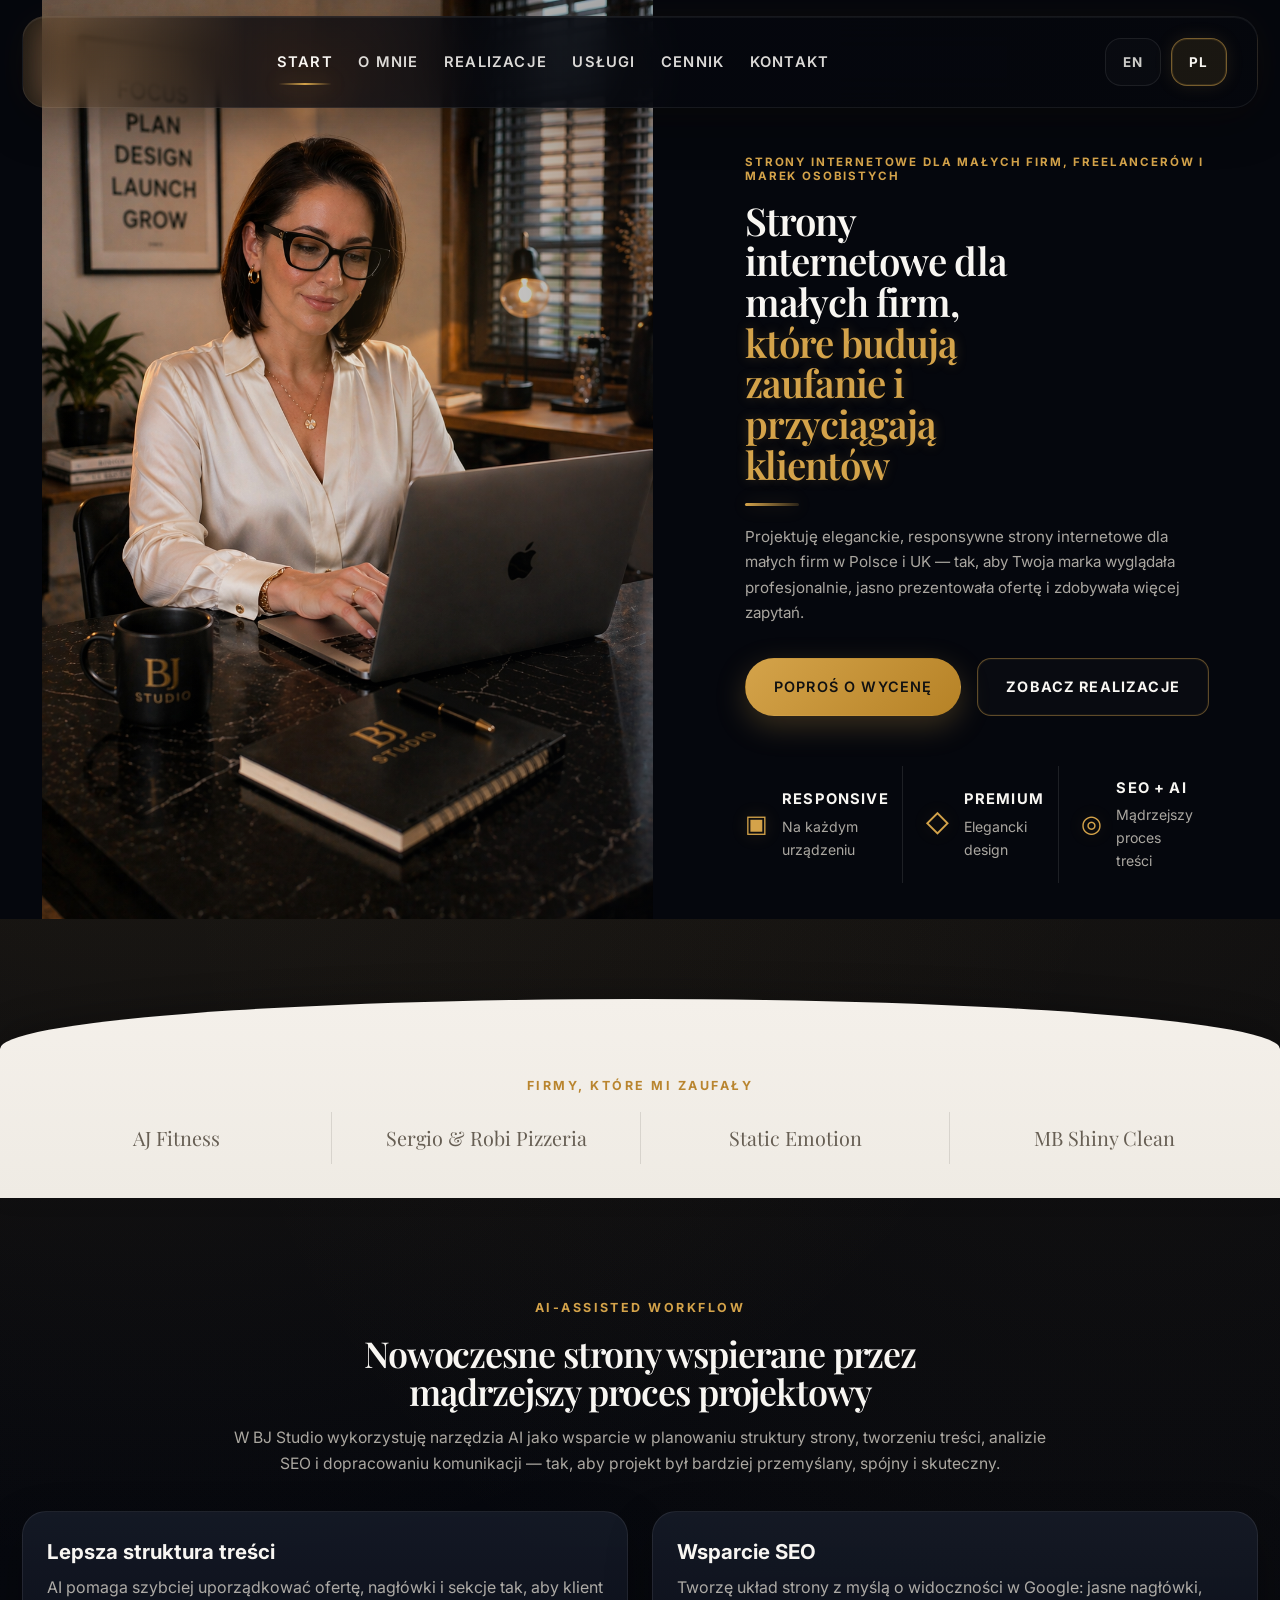
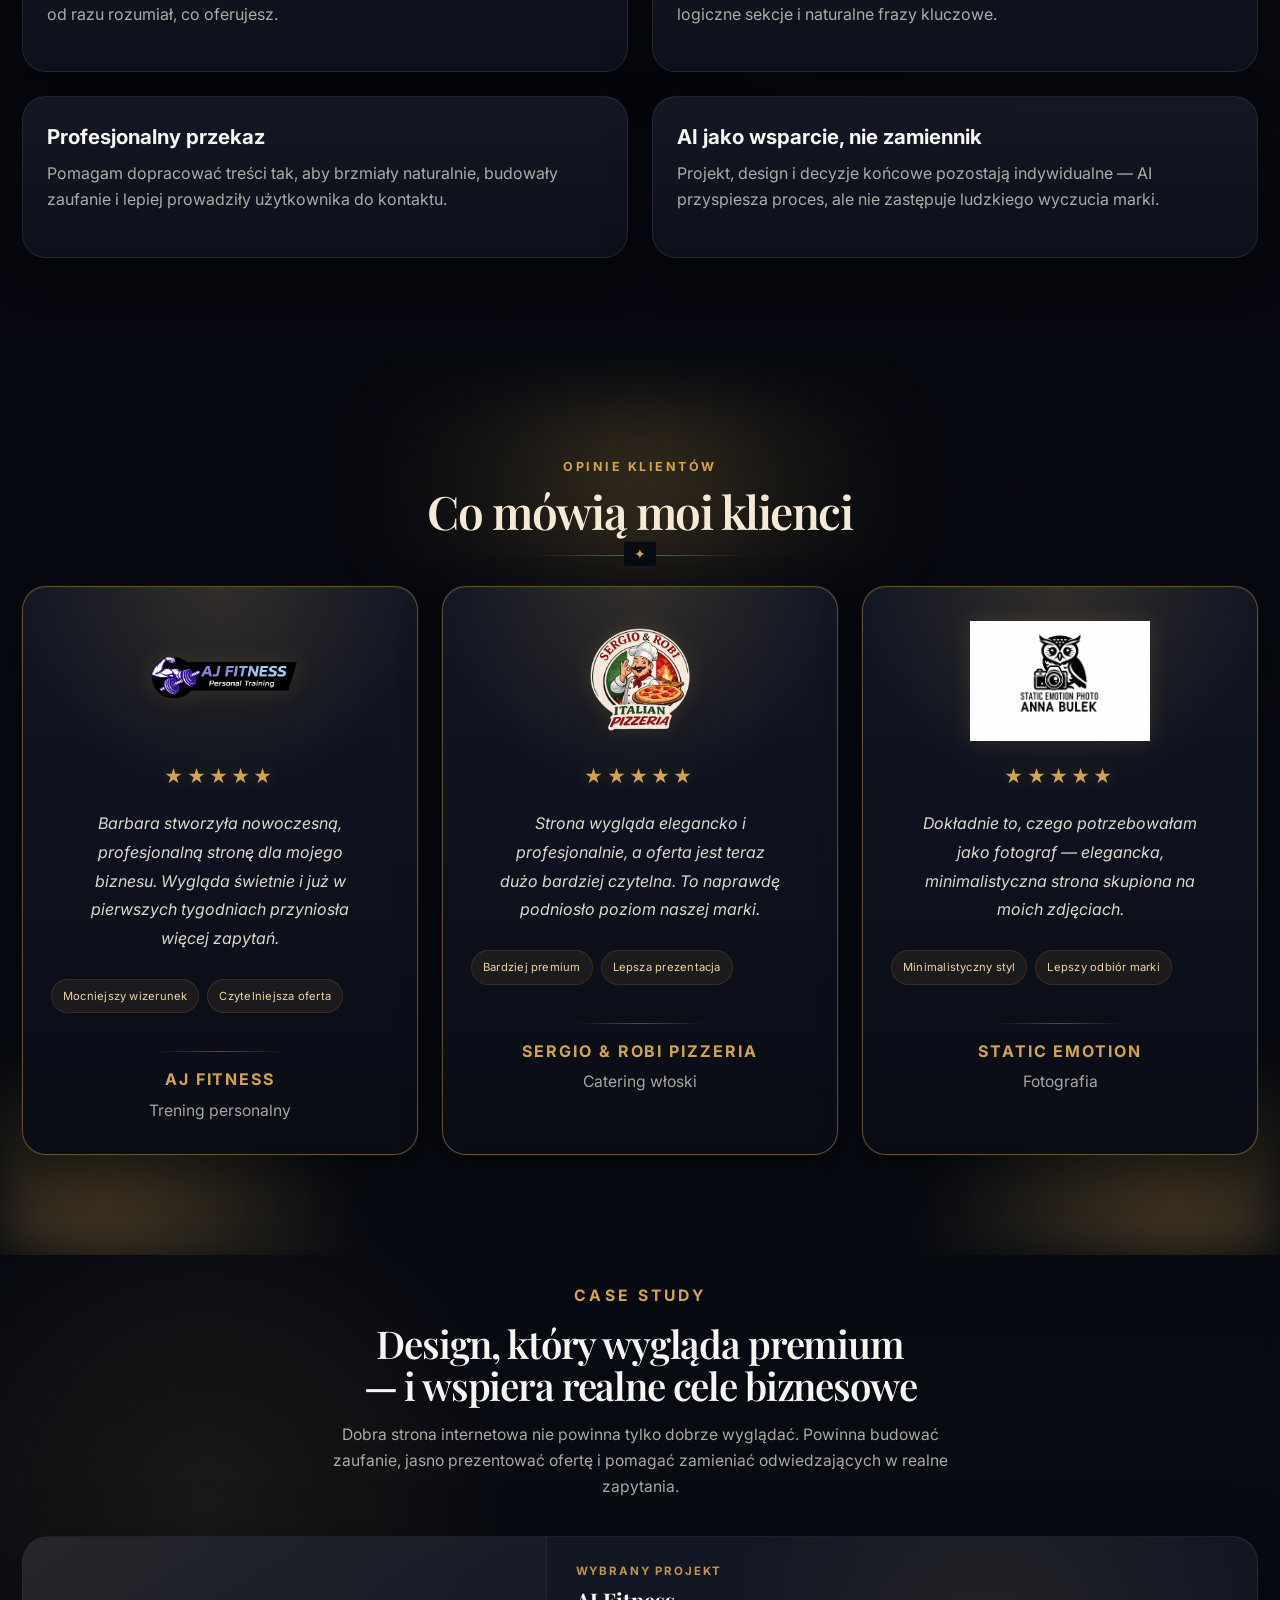
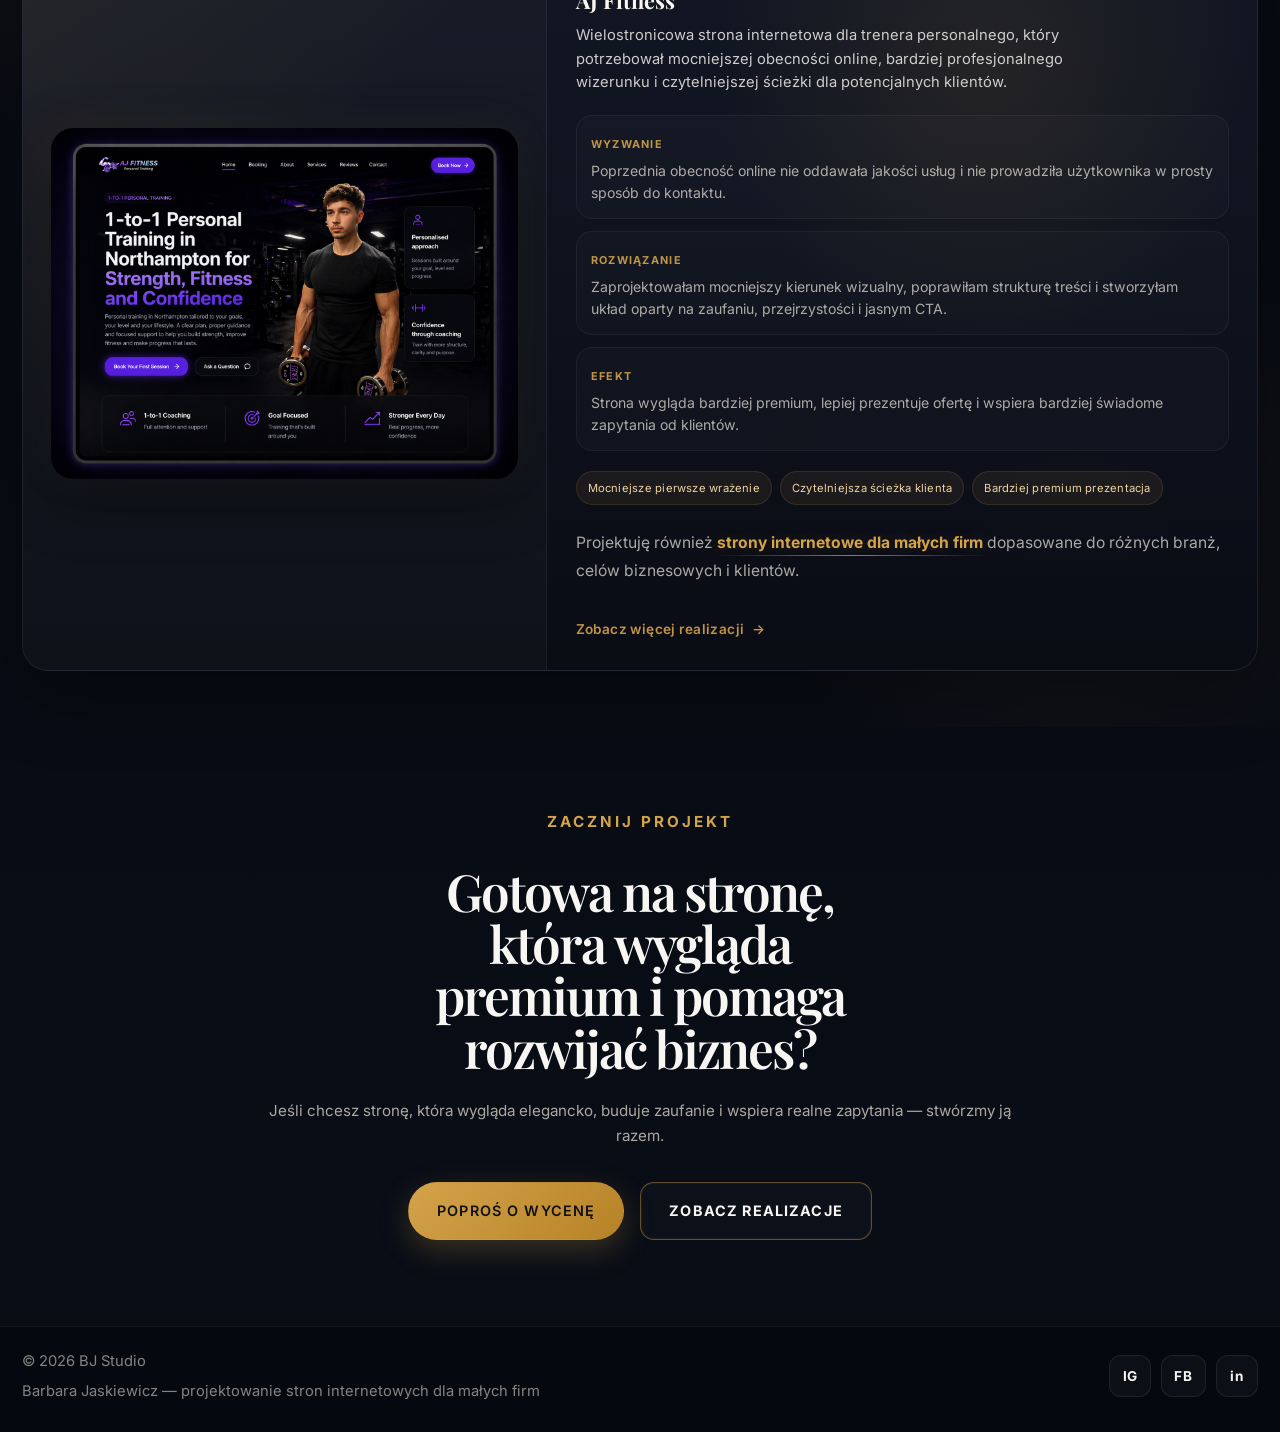
==== commit 6776fd67: "Add AI workflow sections and refine conversion-focused content" ====
--- a/index.html
+++ b/index.html
@@ -7,9 +7,9 @@
 
   <title>Strony internetowe dla małych firm | BJ Studio</title>
   <meta name="description"
-    content="Nowoczesne strony internetowe dla małych firm, freelancerów i marek osobistych. Elegancki design, responsywny układ i struktura, która pomaga zdobywać więcej zapytań.">
+    content="Nowoczesne strony internetowe dla małych firm, freelancerów i marek osobistych — z premium designem, SEO i AI-assisted workflow. Premium design, mobile-first, SEO i AI-assisted workflow, które pomagają zdobywać więcej zapytań.">
   <meta name="robots" content="index, follow">
-  <meta name="author" content="Barbara Jaskiewicz | BJ Studio">
+  <meta name="author" content="Barbara Jaśkiewicz | BJ Studio">
 
   <link rel="canonical" href="https://bjdesign.pl/">
   <link rel="alternate" hreflang="pl" href="https://bjdesign.pl/">
@@ -30,37 +30,6 @@
   <meta name="twitter:description"
     content="Nowoczesne strony internetowe dla małych firm, freelancerów i marek osobistych.">
   <meta name="twitter:image" content="https://bjdesign.pl/images/BJ_3.png">
-
-<script type="application/ld+json">
-{
-  "@context": "https://schema.org",
-  "@type": "ProfessionalService",
-  "name": "BJ Studio",
-  "url": "https://bjdesign.pl/",
-  "logo": "https://bjdesign.pl/images/gold-logo-1.png",
-  "image": "https://bjdesign.pl/images/BJ_3.png",
-  "description": "Nowoczesne strony internetowe dla małych firm, freelancerów i marek osobistych w Polsce i UK.",
-  "founder": {
-    "@type": "Person",
-    "name": "Barbara Jaśkiewicz"
-  },
-  "areaServed": [
-    "Polska",
-    "United Kingdom"
-  ],
-  "serviceType": [
-    "Projektowanie stron internetowych",
-    "Tworzenie stron internetowych",
-    "Redesign stron internetowych",
-    "Landing page",
-    "SEO dla stron internetowych"
-  ],
-  "sameAs": [
-    "https://bjdesign.co.uk/",
-    "https://bjdesign.pl/"
-  ]
-}
-</script>
 
   <link rel="stylesheet" href="style.css">
 </head>
@@ -102,7 +71,7 @@
 
     <section class="hero-home">
       <div class="hero-media">
-        <img src="images/barbara-about.png" alt="Barbara Jaskiewicz projektantka stron internetowych BJ Studio">
+        <img src="images/barbara-about.png" alt="Barbara Jaśkiewicz projektantka stron internetowych BJ Studio">
       </div>
 
       <div class="container hero-content">
@@ -144,8 +113,8 @@
             <div class="hero-proof-item">
               <div class="hero-proof-icon">◎</div>
               <div>
-                <strong>SEO</strong>
-                <span>Lepsza struktura strony</span>
+                <strong>SEO + AI</strong>
+                <span>Mądrzejszy proces treści</span>
               </div>
             </div>
           </div>
@@ -161,6 +130,43 @@
           <span>Sergio &amp; Robi Pizzeria</span>
           <span>Static Emotion</span>
           <span>MB Shiny Clean</span>
+        </div>
+      </div>
+    </section>
+
+
+
+    <section class="section">
+      <div class="container">
+        <div class="section-heading">
+          <p class="section-tag">AI-assisted workflow</p>
+          <h2>Nowoczesne strony wspierane przez mądrzejszy proces projektowy</h2>
+          <p>
+            W BJ Studio wykorzystuję narzędzia AI jako wsparcie w planowaniu struktury strony, tworzeniu treści,
+            analizie SEO i dopracowaniu komunikacji — tak, aby projekt był bardziej przemyślany, spójny i skuteczny.
+          </p>
+        </div>
+
+        <div class="why-grid">
+          <article class="why-card">
+            <h3>Lepsza struktura treści</h3>
+            <p>AI pomaga szybciej uporządkować ofertę, nagłówki i sekcje tak, aby klient od razu rozumiał, co oferujesz.</p>
+          </article>
+
+          <article class="why-card">
+            <h3>Wsparcie SEO</h3>
+            <p>Tworzę układ strony z myślą o widoczności w Google: jasne nagłówki, logiczne sekcje i naturalne frazy kluczowe.</p>
+          </article>
+
+          <article class="why-card">
+            <h3>Profesjonalny przekaz</h3>
+            <p>Pomagam dopracować treści tak, aby brzmiały naturalnie, budowały zaufanie i lepiej prowadziły użytkownika do kontaktu.</p>
+          </article>
+
+          <article class="why-card">
+            <h3>AI jako wsparcie, nie zamiennik</h3>
+            <p>Projekt, design i decyzje końcowe pozostają indywidualne — AI przyspiesza proces, ale nie zastępuje ludzkiego wyczucia marki.</p>
+          </article>
         </div>
       </div>
     </section>
@@ -350,7 +356,7 @@
     <div class="container footer-inner">
       <div>
         <p>© 2026 BJ Studio</p>
-        <p>Barbara Jaśkiewicz — projektowanie stron internetowych dla małych firm</p>
+        <p>Barbara Jaskiewicz — projektowanie stron internetowych dla małych firm</p>
       </div>
 
       <div class="footer-socials">
--- a/style.css
+++ b/style.css
@@ -535,11 +535,11 @@
 }
 
 .page-hero h1 {
-  font-size: clamp(2.4rem, 3.8vw, 4.2rem);
-  line-height: 1.04;
+  font-size: clamp(2rem, 3vw, 3.35rem);
+  line-height: 1.06;
   letter-spacing: -0.03em;
   text-wrap: balance;
-  max-width: 13ch;
+  max-width: 17ch;
   margin: 0 auto;
 }
 
@@ -2763,4 +2763,962 @@
   }
 }
 
- +/* FAQ SECTION */
+
+.faq-section {
+  padding: 110px 0;
+}
+
+.faq-section .container {
+  max-width: 920px;
+}
+
+.faq-section h2 {
+  text-align: center;
+  margin-bottom: 52px;
+  font-size: clamp(2rem, 4vw, 3.2rem);
+}
+
+.faq-section .eyebrow {
+  display: block;
+  text-align: center;
+  margin-bottom: 16px;
+}
+
+.faq-item {
+  padding: 30px;
+  margin-bottom: 22px;
+  border-radius: 24px;
+  background: linear-gradient(
+    180deg,
+    rgba(22, 27, 40, 0.88) 0%,
+    rgba(13, 17, 27, 0.94) 100%
+  );
+  border: 1px solid rgba(255, 255, 255, 0.08);
+  box-shadow: 0 18px 46px rgba(0, 0, 0, 0.3);
+  transition: all 0.25s ease;
+}
+
+.faq-item:hover {
+  transform: translateY(-2px);
+  border-color: rgba(212, 163, 74, 0.25);
+}
+
+.faq-item h3 {
+  margin-bottom: 14px;
+  font-size: 1.2rem;
+  color: #f8f6f2;
+}
+
+.faq-item p {
+  margin: 0;
+  color: rgba(234, 228, 217, 0.74);
+  line-height: 1.75;
+}
+
+/* SMALL BUSINESS HERO - CLEAN LAYOUT RESET */
+
+.small-business-hero {
+  position: relative;
+  min-height: 100svh;
+  display: grid;
+  align-items: stretch;
+  overflow: hidden;
+  background: #05070d;
+}
+
+.small-business-hero .hero-media {
+  position: absolute;
+  inset: 0;
+  display: flex;
+  align-items: center;
+  justify-content: flex-start;
+  overflow: hidden;
+  background: #05070d;
+}
+
+.small-business-hero .hero-media img {
+  width: auto;
+  height: 100%;
+  max-width: none;
+  object-fit: contain;
+  object-position: left center;
+  transform: translateX(0);
+  filter: brightness(1.08) contrast(1.04) saturate(0.98);
+}
+
+.small-business-hero::before {
+  content: '';
+  position: absolute;
+  inset: 0;
+  background: linear-gradient(
+    90deg,
+    rgba(5,7,13,0.04) 0%,
+    rgba(5,7,13,0.10) 30%,
+    rgba(5,7,13,0.48) 58%,
+    rgba(5,7,13,0.82) 76%,
+    rgba(5,7,13,0.95) 100%
+  );
+  z-index: 1;
+}
+
+.small-business-hero .hero-content {
+  position: relative;
+  z-index: 2;
+  width: min(calc(100% - 40px), 1320px);
+  margin: 0 auto;
+  min-height: 100svh;
+  display: flex;
+  justify-content: flex-end;
+  align-items: center;
+  padding: calc(var(--header-h) + 84px) 0 44px;
+}
+
+.small-business-hero .hero-copy {
+  max-width: 420px;
+  margin-right: 0;
+  transform: translate(50px, -10px);
+}
+
+.small-business-hero .hero-copy h1 {
+  font-size: clamp(2rem, 3vw, 3.35rem);
+  line-height: 1.06;
+  max-width: 13ch;
+}
+
+.small-business-hero .hero-copy .lead {
+  max-width: 48ch;
+}
+
+@media (max-width: 900px) {
+  .small-business-hero .hero-media img {
+    width: 100%;
+    height: 100%;
+    object-fit: cover;
+    object-position: center top;
+  }
+
+  .small-business-hero .hero-content {
+    justify-content: center;
+    text-align: center;
+  }
+
+  .small-business-hero .hero-copy {
+    transform: none;
+    max-width: 620px;
+  }
+
+  .small-business-hero .hero-copy h1 {
+    max-width: 100%;
+  }
+}
+
+/* === CONTACT PAGE MOBILE FIX === */
+
+@media (max-width: 900px) {
+  .contact-box {
+    display: grid;
+    grid-template-columns: 1fr !important;
+    gap: 20px;
+    padding: 20px;
+  }
+
+  .contact-text,
+  .contact-form {
+    width: 100%;
+    padding: 24px;
+    border-radius: 24px;
+  }
+
+  .contact-text h2 {
+    font-size: clamp(1.8rem, 8vw, 2.5rem);
+    line-height: 1.08;
+  }
+
+  .contact-text p,
+  .contact-details p,
+  .contact-note,
+  .form-note {
+    font-size: 0.95rem;
+    line-height: 1.65;
+  }
+
+  .contact-form input,
+  .contact-form textarea {
+    width: 100%;
+    font-size: 0.95rem;
+    padding: 15px 16px;
+  }
+
+  .contact-form textarea {
+    min-height: 150px;
+  }
+
+  .contact-form .btn {
+    width: 100%;
+    margin-top: 20px;
+    margin-bottom: 16px;
+  }
+}
+
+@media (max-width: 520px) {
+  .contact-box {
+    padding: 16px;
+    border-radius: 24px;
+  }
+
+  .contact-text,
+  .contact-form {
+    padding: 20px;
+  }
+
+  .contact-details p {
+    word-break: break-word;
+  }
+}
+
+/* =========================================================
+   BJ STUDIO FINAL CSS POLISH
+   Hero balance, typography consistency, mobile navigation,
+   contact layout, FAQ/CTA refinement and responsive spacing.
+   Additions are placed at the end to safely override earlier rules.
+========================================================= */
+
+/* ---------- Global typography refinement ---------- */
+
+.page-hero h1,
+.section-heading h2,
+.case-study-heading h2,
+.testimonials-title,
+.faq-section h2,
+.final-cta-premium h2,
+.cta h2 {
+  font-family: 'Playfair Display', serif;
+  font-weight: 600;
+  letter-spacing: -0.03em;
+  line-height: 1.08;
+  text-wrap: balance;
+}
+
+.page-hero h1 {
+  font-size: clamp(2rem, 3vw, 3.35rem);
+  max-width: 17ch;
+}
+
+.section-heading h2 {
+  font-size: clamp(1.9rem, 2.8vw, 3rem);
+}
+
+.final-cta-premium h2,
+.cta h2 {
+  font-size: clamp(2rem, 3vw, 3.25rem);
+  max-width: 18ch;
+  margin-left: auto;
+  margin-right: auto;
+}
+
+/* ---------- Hero desktop balance ---------- */
+
+.hero-home {
+  min-height: 96svh;
+}
+
+.hero-content {
+  min-height: 96svh;
+  padding: calc(var(--header-h) + 64px) 0 36px;
+}
+
+.hero-copy {
+  max-width: 470px;
+}
+
+.hero-copy h1 {
+  font-size: clamp(2rem, 3vw, 3.35rem);
+  line-height: 1.06;
+  max-width: 12ch;
+}
+
+.hero-copy .lead {
+  font-size: 0.95rem;
+  line-height: 1.68;
+  max-width: 48ch;
+}
+
+@media (min-width: 901px) {
+  .hero-media img {
+    transform: translateX(42px) !important;
+  }
+
+  .hero-copy {
+    transform: translateX(-45px) !important;
+    margin-right: 0 !important;
+  }
+}
+
+/* ---------- Small business page hero ---------- */
+
+.small-business-hero {
+  min-height: 96svh;
+}
+
+.small-business-hero .hero-content {
+  min-height: 96svh;
+  align-items: center;
+}
+
+.small-business-hero .hero-copy {
+  max-width: 430px;
+  margin-left: 0;
+  margin-right: 0;
+}
+
+.small-business-hero .hero-copy h1 {
+  font-size: clamp(2rem, 3vw, 3.35rem);
+  line-height: 1.06;
+  max-width: 12.5ch;
+}
+
+.small-business-hero .hero-copy .lead {
+  max-width: 46ch;
+  font-size: 0.94rem;
+  line-height: 1.66;
+}
+
+@media (min-width: 901px) {
+  .small-business-hero .hero-copy {
+    transform: translate(55px, -8px) !important;
+  }
+
+  .small-business-hero .hero-media img {
+    width: auto !important;
+    height: 100% !important;
+    max-width: none !important;
+    border-radius: 0 !important;
+    object-fit: contain !important;
+    object-position: left center !important;
+    transform: translateX(28px) !important;
+  }
+}
+
+/* ---------- FAQ section ---------- */
+
+.faq-section {
+  padding: clamp(72px, 7vw, 104px) 0;
+}
+
+.faq-section .container {
+  max-width: 920px;
+}
+
+.faq-section .eyebrow {
+  display: block;
+  text-align: center;
+  margin-bottom: 16px;
+}
+
+.faq-section h2 {
+  text-align: center;
+  font-size: clamp(2rem, 3.2vw, 3.35rem);
+  margin-bottom: 44px;
+}
+
+.faq-item {
+  padding: clamp(22px, 2.4vw, 30px);
+  margin-bottom: 22px;
+  border-radius: 24px;
+  background: linear-gradient(180deg, rgba(22, 27, 40, 0.88) 0%, rgba(13, 17, 27, 0.94) 100%);
+  border: 1px solid rgba(255, 255, 255, 0.08);
+  box-shadow: 0 18px 46px rgba(0, 0, 0, 0.3);
+  transition: transform 0.25s ease, border-color 0.25s ease;
+}
+
+.faq-item:hover {
+  transform: translateY(-2px);
+  border-color: rgba(212, 163, 74, 0.25);
+}
+
+.faq-item h3 {
+  margin-bottom: 14px;
+  font-size: 1.2rem;
+  color: var(--white);
+}
+
+.faq-item p {
+  margin: 0;
+  color: rgba(234, 228, 217, 0.74);
+  line-height: 1.75;
+}
+
+/* ---------- Contact page desktop + mobile polish ---------- */
+
+.contact-box {
+  align-items: stretch;
+}
+
+.contact-form .btn {
+  margin-top: 20px;
+  margin-bottom: 22px;
+}
+
+.contact-form .form-note {
+  display: block;
+  margin-top: 8px;
+  line-height: 1.6;
+}
+
+.contact-form textarea + button,
+.contact-form textarea + .btn {
+  margin-top: 20px;
+}
+
+/* ---------- Mobile navigation refinement ---------- */
+
+@media (max-width: 900px) {
+  .site-header {
+    top: 10px;
+    z-index: 5000 !important;
+  }
+
+  .nav-wrap.nav-wrap-with-logo,
+  .nav-wrapper {
+    width: min(calc(100% - 24px), var(--container));
+    min-height: 68px;
+    padding: 0 14px;
+    border-radius: 18px;
+  }
+
+  .lang-switch a {
+    min-width: 46px;
+    min-height: 42px;
+    border-radius: 14px;
+    font-size: 0.78rem;
+  }
+
+  .menu-toggle {
+    width: 44px;
+    height: 44px;
+    border-radius: 14px;
+    position: relative !important;
+    z-index: 5003 !important;
+  }
+
+  .menu-toggle span {
+    width: 18px;
+  }
+
+  .mobile-overlay {
+    display: block !important;
+    position: fixed !important;
+    inset: 0 !important;
+    background: rgba(0, 0, 0, 0.58) !important;
+    opacity: 0 !important;
+    pointer-events: none !important;
+    z-index: 4000 !important;
+  }
+
+  body.menu-open .mobile-overlay {
+    opacity: 1 !important;
+    pointer-events: auto !important;
+  }
+
+  .site-nav {
+    position: fixed !important;
+    top: 0 !important;
+    right: -100% !important;
+    width: min(82vw, 340px) !important;
+    height: 100dvh !important;
+    margin: 0 !important;
+    padding: 112px 30px 40px !important;
+    background: rgba(5, 7, 13, 0.96) !important;
+    backdrop-filter: blur(18px) !important;
+    -webkit-backdrop-filter: blur(18px) !important;
+    border-left: 1px solid rgba(255,255,255,0.08) !important;
+    box-shadow: -24px 0 70px rgba(0,0,0,0.55) !important;
+    z-index: 5002 !important;
+    transition: right 0.32s ease !important;
+  }
+
+  body.menu-open .site-nav {
+    right: 0 !important;
+  }
+
+  body.menu-open {
+    overflow: hidden;
+  }
+}
+
+/* ---------- Mobile layout safety ---------- */
+
+@media (max-width: 900px) {
+  .container {
+    width: min(calc(100% - 28px), var(--container));
+  }
+
+  .page-shell {
+    padding-top: 116px;
+    padding-bottom: 72px;
+  }
+
+  .section {
+    padding: 72px 0;
+  }
+
+  .hero-home,
+  .small-business-hero {
+    min-height: 100svh;
+    padding-bottom: 0;
+  }
+
+  .hero-home::before,
+  .small-business-hero::before {
+    background:
+      linear-gradient(180deg, rgba(5,7,13,0.14) 0%, rgba(5,7,13,0.28) 18%, rgba(5,7,13,0.66) 44%, rgba(5,7,13,0.9) 68%, rgba(5,7,13,0.98) 100%);
+  }
+
+  .hero-media,
+  .small-business-hero .hero-media {
+    inset: 0;
+    align-items: flex-start;
+    justify-content: center;
+  }
+
+  .hero-media img,
+  .small-business-hero .hero-media img {
+    width: 100% !important;
+    height: 100svh !important;
+    max-width: none !important;
+    object-fit: cover !important;
+    object-position: center top !important;
+    border-radius: 0 !important;
+    filter: brightness(1.02) contrast(1.04) saturate(1);
+    transform: none !important;
+  }
+
+  .hero-content,
+  .small-business-hero .hero-content {
+    width: min(calc(100% - 28px), var(--container));
+    min-height: 100svh;
+    justify-content: flex-start;
+    align-items: flex-end;
+    text-align: left;
+    padding: 118px 0 32px;
+  }
+
+  .hero-copy,
+  .small-business-hero .hero-copy {
+    transform: none !important;
+    max-width: 100%;
+    margin: 0 !important;
+    padding-top: 0;
+    text-align: left;
+  }
+
+  .hero-copy h1,
+  .small-business-hero .hero-copy h1 {
+    font-size: clamp(2rem, 9vw, 3rem);
+    line-height: 1.05;
+    max-width: 11.5ch;
+  }
+
+  .hero-copy .lead,
+  .small-business-hero .hero-copy .lead {
+    max-width: 100%;
+    font-size: 0.94rem;
+    line-height: 1.68;
+  }
+
+  .hero-buttons {
+    flex-direction: column;
+  }
+
+  .hero-buttons .btn,
+  .btn {
+    width: 100%;
+  }
+
+  .two-col,
+  .two-col-page,
+  .contact-box {
+    display: grid;
+    grid-template-columns: 1fr !important;
+    gap: 20px;
+  }
+
+  .contact-box {
+    padding: 20px;
+    border-radius: 26px;
+  }
+
+  .contact-text,
+  .contact-form {
+    width: 100%;
+    padding: 24px;
+    border-radius: 24px;
+  }
+
+  .contact-text {
+    margin-bottom: 0;
+  }
+
+  .contact-text h2 {
+    font-size: clamp(1.8rem, 8vw, 2.5rem);
+    line-height: 1.08;
+  }
+
+  .contact-text p,
+  .contact-details p,
+  .contact-note,
+  .form-note {
+    font-size: 0.95rem;
+    line-height: 1.65;
+  }
+
+  .contact-details p {
+    word-break: break-word;
+  }
+
+  .contact-form input,
+  .contact-form textarea {
+    width: 100%;
+    font-size: 0.95rem;
+    padding: 15px 16px;
+  }
+
+  .contact-form textarea {
+    min-height: 150px;
+  }
+
+  .contact-form .btn {
+    width: 100%;
+    margin-top: 20px;
+    margin-bottom: 16px;
+  }
+
+  .page-hero h1,
+  .section-heading h2,
+  .faq-section h2,
+  .final-cta-premium h2,
+  .cta h2 {
+    font-size: clamp(1.9rem, 8vw, 2.75rem);
+    line-height: 1.08;
+  }
+}
+
+/* ---------- Small mobile polish ---------- */
+
+@media (max-width: 640px) {
+  .container {
+    width: min(calc(100% - 26px), var(--container));
+  }
+
+  .hero-content,
+  .small-business-hero .hero-content {
+    padding: 112px 0 28px;
+  }
+
+  .hero-copy h1,
+  .small-business-hero .hero-copy h1 {
+    font-size: clamp(1.95rem, 10vw, 2.75rem);
+    max-width: 11ch;
+  }
+
+  .hero-copy .lead,
+  .small-business-hero .hero-copy .lead {
+    font-size: 0.92rem;
+    line-height: 1.65;
+  }
+
+  .page-card,
+  .section-card,
+  .contact-panel,
+  .contact-text,
+  .contact-form,
+  .hero-highlights-box,
+  .cta .container {
+    padding: 22px;
+    border-radius: 22px;
+  }
+
+  .contact-box {
+    padding: 16px;
+    border-radius: 24px;
+  }
+
+  .contact-text,
+  .contact-form {
+    padding: 20px;
+  }
+
+  .faq-section {
+    padding: 64px 0;
+  }
+
+  .faq-item {
+    border-radius: 20px;
+  }
+
+  .final-cta-premium {
+    padding: 54px 0 74px;
+  }
+}
+
+/* ===== SMALL BUSINESS FINAL CTA + HERO POLISH ===== */
+
+.final-cta-premium {
+  padding: 96px 0 86px;
+}
+
+.final-cta-premium .container {
+  max-width: 1100px;
+  margin: 0 auto;
+  text-align: center;
+}
+
+.final-cta-premium .section-tag,
+.final-cta-premium .eyebrow {
+  text-align: center;
+}
+
+.final-cta-premium h2 {
+  max-width: 13ch;
+  margin: 0 auto 24px;
+  font-size: clamp(2.3rem, 4vw, 4.2rem);
+  line-height: 1.02;
+  letter-spacing: -0.04em;
+}
+
+.final-cta-premium p {
+  max-width: 760px;
+  margin: 0 auto 34px;
+  text-align: center;
+}
+
+.final-cta-premium .hero-buttons {
+  justify-content: center;
+}
+
+/* Small business hero desktop */
+.small-business-hero .hero-content {
+  min-height: 82vh;
+  padding-top: calc(var(--header-h) + 30px);
+  padding-bottom: 30px;
+}
+
+.small-business-hero .hero-media {
+  transform: translateX(55px);
+}
+
+.small-business-hero .hero-media img {
+  max-height: 620px;
+  object-fit: contain;
+  margin-right: -125px;
+}
+
+.small-business-hero .hero-copy {
+  max-width: 620px;
+  transform: translateX(-125px) !important;
+}
+
+.small-business-hero .hero-copy h1 {
+  font-size: clamp(2rem, 2.8vw, 3.6rem);
+  line-height: 0.94;
+}
+
+/* Mobile */
+@media (max-width: 900px) {
+  .final-cta-premium {
+    padding: 78px 0 70px;
+  }
+
+  .final-cta-premium h2 {
+    max-width: 100%;
+    font-size: clamp(2rem, 9vw, 3.2rem);
+  }
+
+  .small-business-hero .hero-media {
+    transform: none;
+  }
+
+  .small-business-hero .hero-content {
+    min-height: 100svh;
+    padding: 118px 0 32px;
+  }
+
+  .small-business-hero .hero-copy {
+    transform: none !important;
+    max-width: 100%;
+    padding-top: 90px;
+  }
+
+  .small-business-hero .hero-copy h1 {
+    line-height: 1.05;
+  }
+}
+
+
+/* =========================================================
+   BJ STUDIO AI WORKFLOW STRIP
+========================================================= */
+
+.ai-workflow-strip {
+  position: relative;
+  z-index: 3;
+  margin-top: -12px;
+  padding: 22px 0;
+  background: linear-gradient(
+    180deg,
+    rgba(18, 22, 34, 0.94) 0%,
+    rgba(10, 13, 22, 0.98) 100%
+  );
+  border-top: 1px solid rgba(255,255,255,0.06);
+  border-bottom: 1px solid rgba(255,255,255,0.06);
+  overflow: hidden;
+}
+
+.ai-workflow-strip::before {
+  content: '';
+  position: absolute;
+  inset: 0;
+  background:
+    radial-gradient(circle at top left,
+      rgba(212,163,74,0.10),
+      transparent 38%);
+  pointer-events: none;
+}
+
+.ai-workflow-strip .container {
+  position: relative;
+  z-index: 2;
+}
+
+.ai-workflow-items {
+  display: flex;
+  flex-wrap: wrap;
+  justify-content: center;
+  gap: 14px;
+}
+
+.ai-chip {
+  display: inline-flex;
+  align-items: center;
+  gap: 10px;
+  padding: 12px 18px;
+  border-radius: 999px;
+  background: rgba(255,255,255,0.03);
+  border: 1px solid rgba(255,255,255,0.08);
+  color: rgba(234,228,217,0.86);
+  font-size: 0.92rem;
+  letter-spacing: 0.01em;
+  backdrop-filter: blur(12px);
+  -webkit-backdrop-filter: blur(12px);
+  transition:
+    transform 0.25s ease,
+    border-color 0.25s ease,
+    background 0.25s ease;
+}
+
+.ai-chip:hover {
+  transform: translateY(-2px);
+  border-color: rgba(212,163,74,0.32);
+  background: rgba(255,255,255,0.05);
+}
+
+.ai-chip strong {
+  color: #fff;
+  font-weight: 600;
+}
+
+.ai-chip-icon {
+  width: 8px;
+  height: 8px;
+  border-radius: 50%;
+  background: #d4a34a;
+  box-shadow: 0 0 12px rgba(212,163,74,0.55);
+}
+
+/* =========================================================
+   AI INFO BLOCK
+========================================================= */
+
+.ai-workflow-note {
+  margin-top: 42px;
+  padding: 30px;
+  border-radius: 28px;
+  background:
+    linear-gradient(
+      180deg,
+      rgba(21, 26, 39, 0.92) 0%,
+      rgba(10, 13, 22, 0.98) 100%
+    );
+  border: 1px solid rgba(255,255,255,0.08);
+  box-shadow: 0 24px 60px rgba(0,0,0,0.32);
+}
+
+.ai-workflow-note .eyebrow {
+  margin-bottom: 14px;
+}
+
+.ai-workflow-note h3 {
+  margin-bottom: 18px;
+  font-family: 'Playfair Display', serif;
+  font-size: clamp(1.8rem, 3vw, 2.5rem);
+  line-height: 1.08;
+  letter-spacing: -0.03em;
+}
+
+.ai-workflow-note p {
+  max-width: 72ch;
+  color: rgba(234,228,217,0.78);
+  line-height: 1.75;
+}
+
+/* =========================================================
+   AI LIST ITEMS FOR PRICING
+========================================================= */
+
+.price-list .ai-highlight {
+  color: #f0e2bf;
+}
+
+.price-list .ai-highlight::marker {
+  color: #d4a34a;
+}
+
+/* =========================================================
+   MOBILE
+========================================================= */
+
+@media (max-width: 900px) {
+
+  .ai-workflow-strip {
+    padding: 18px 0;
+  }
+
+  .ai-workflow-items {
+    gap: 10px;
+  }
+
+  .ai-chip {
+    width: 100%;
+    justify-content: center;
+    text-align: center;
+    border-radius: 18px;
+    padding: 14px 18px;
+    font-size: 0.9rem;
+  }
+
+  .ai-workflow-note {
+    margin-top: 34px;
+    padding: 24px;
+    border-radius: 24px;
+  }
+
+  .ai-workflow-note h3 {
+    font-size: clamp(1.6rem, 8vw, 2.2rem);
+  }
+
+  .ai-workflow-note p {
+    font-size: 0.95rem;
+    line-height: 1.68;
+  }
+}
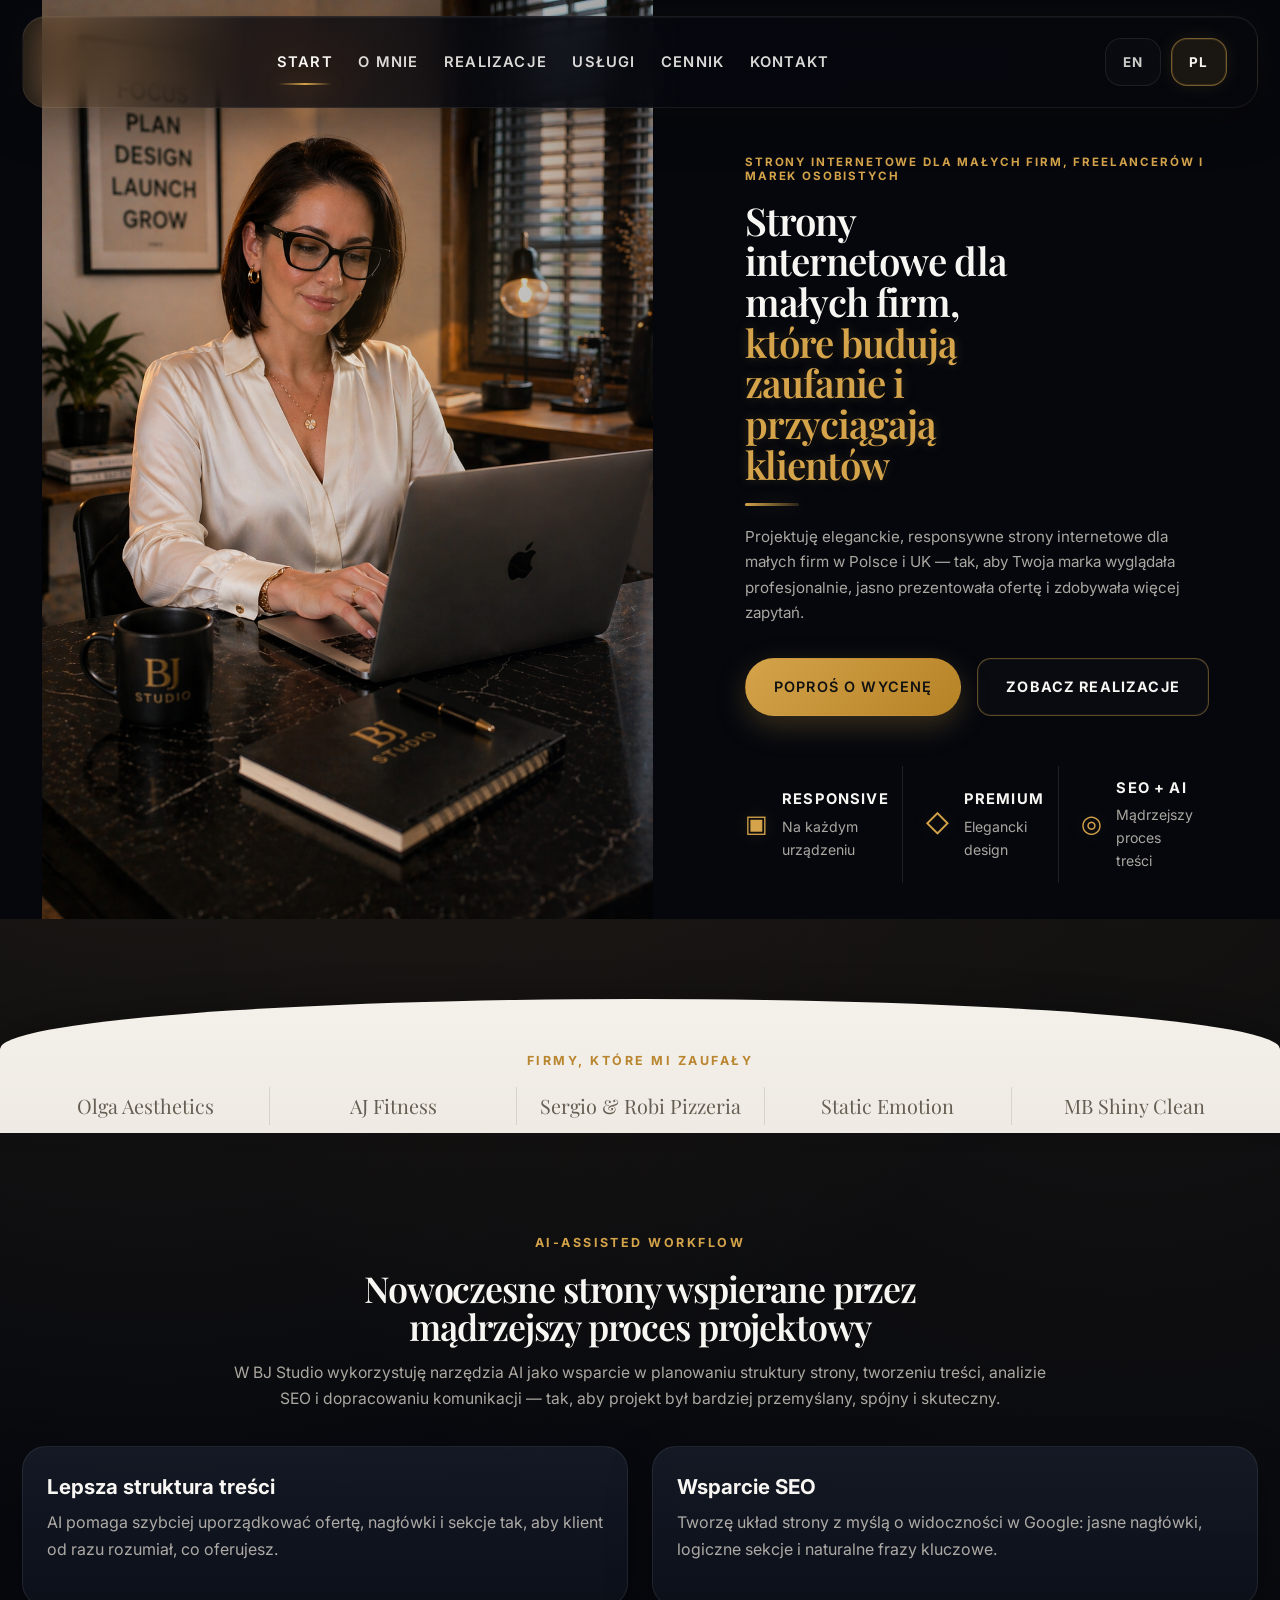
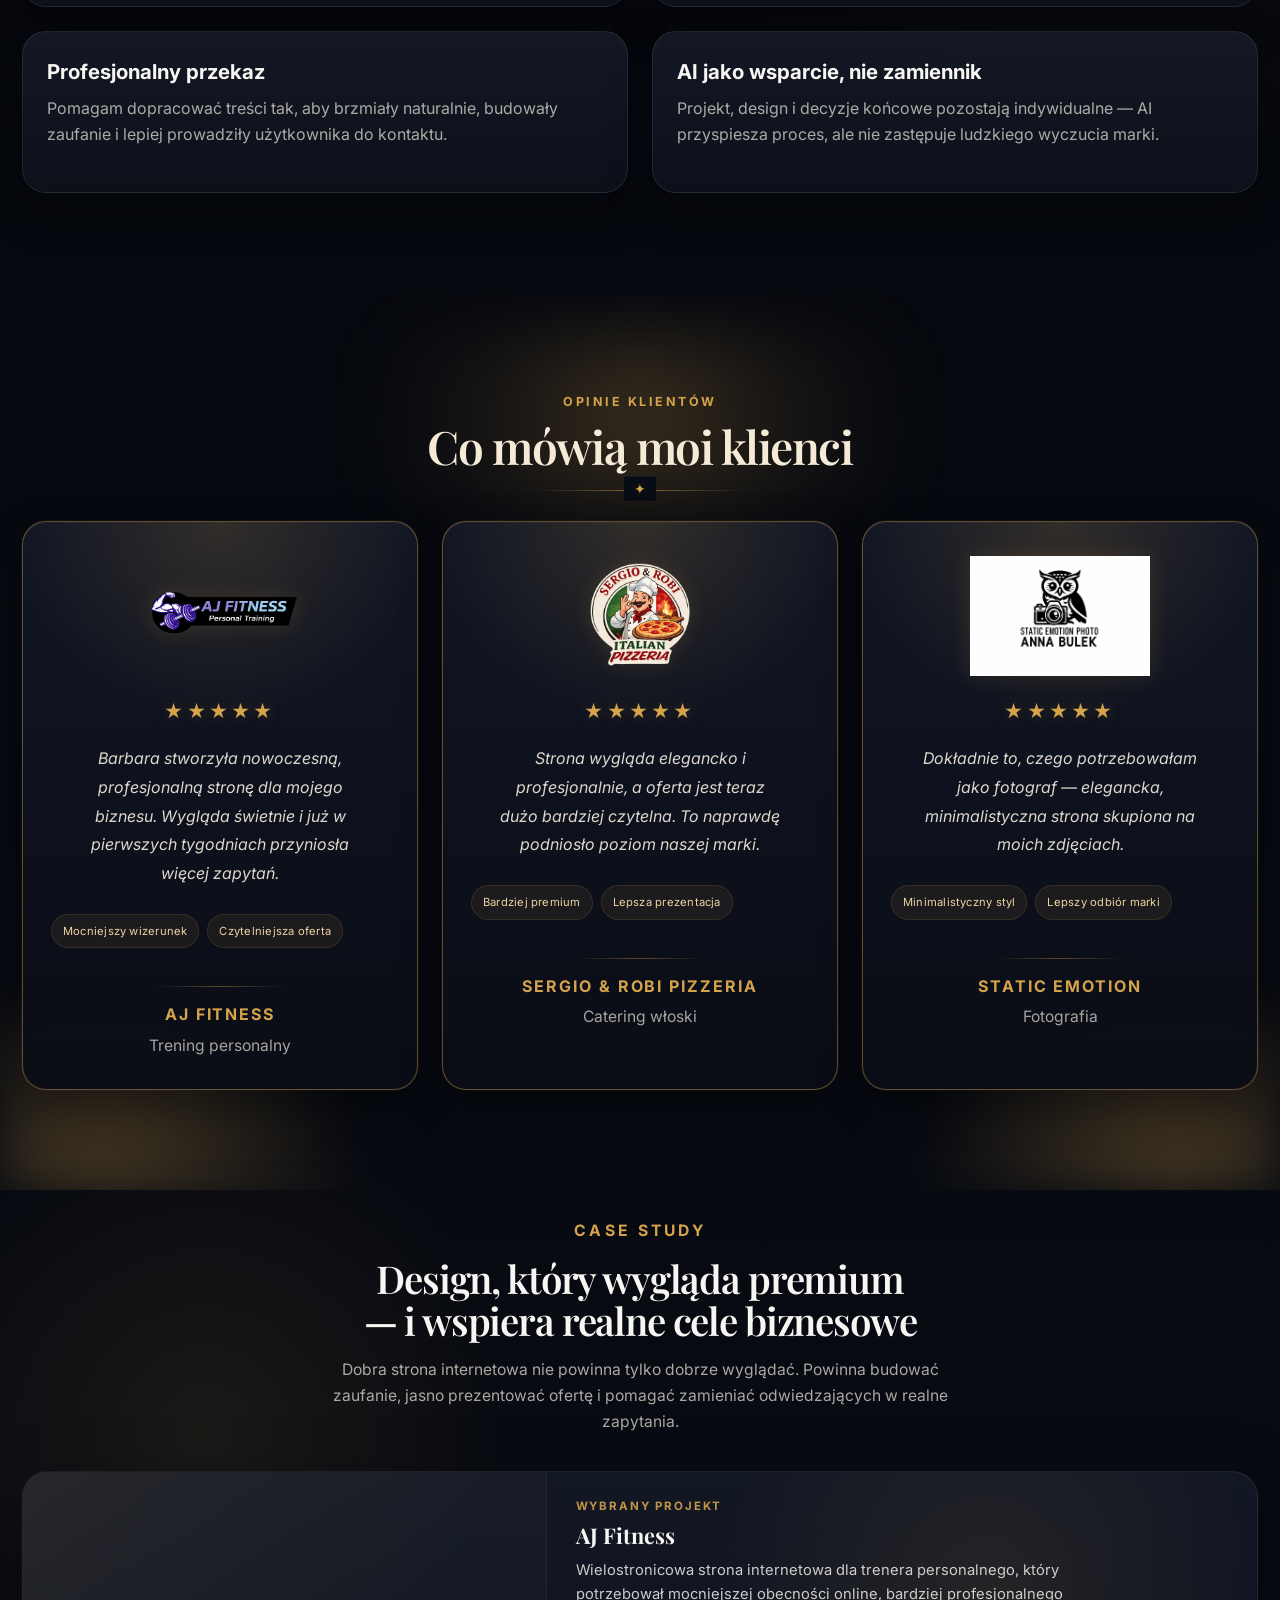
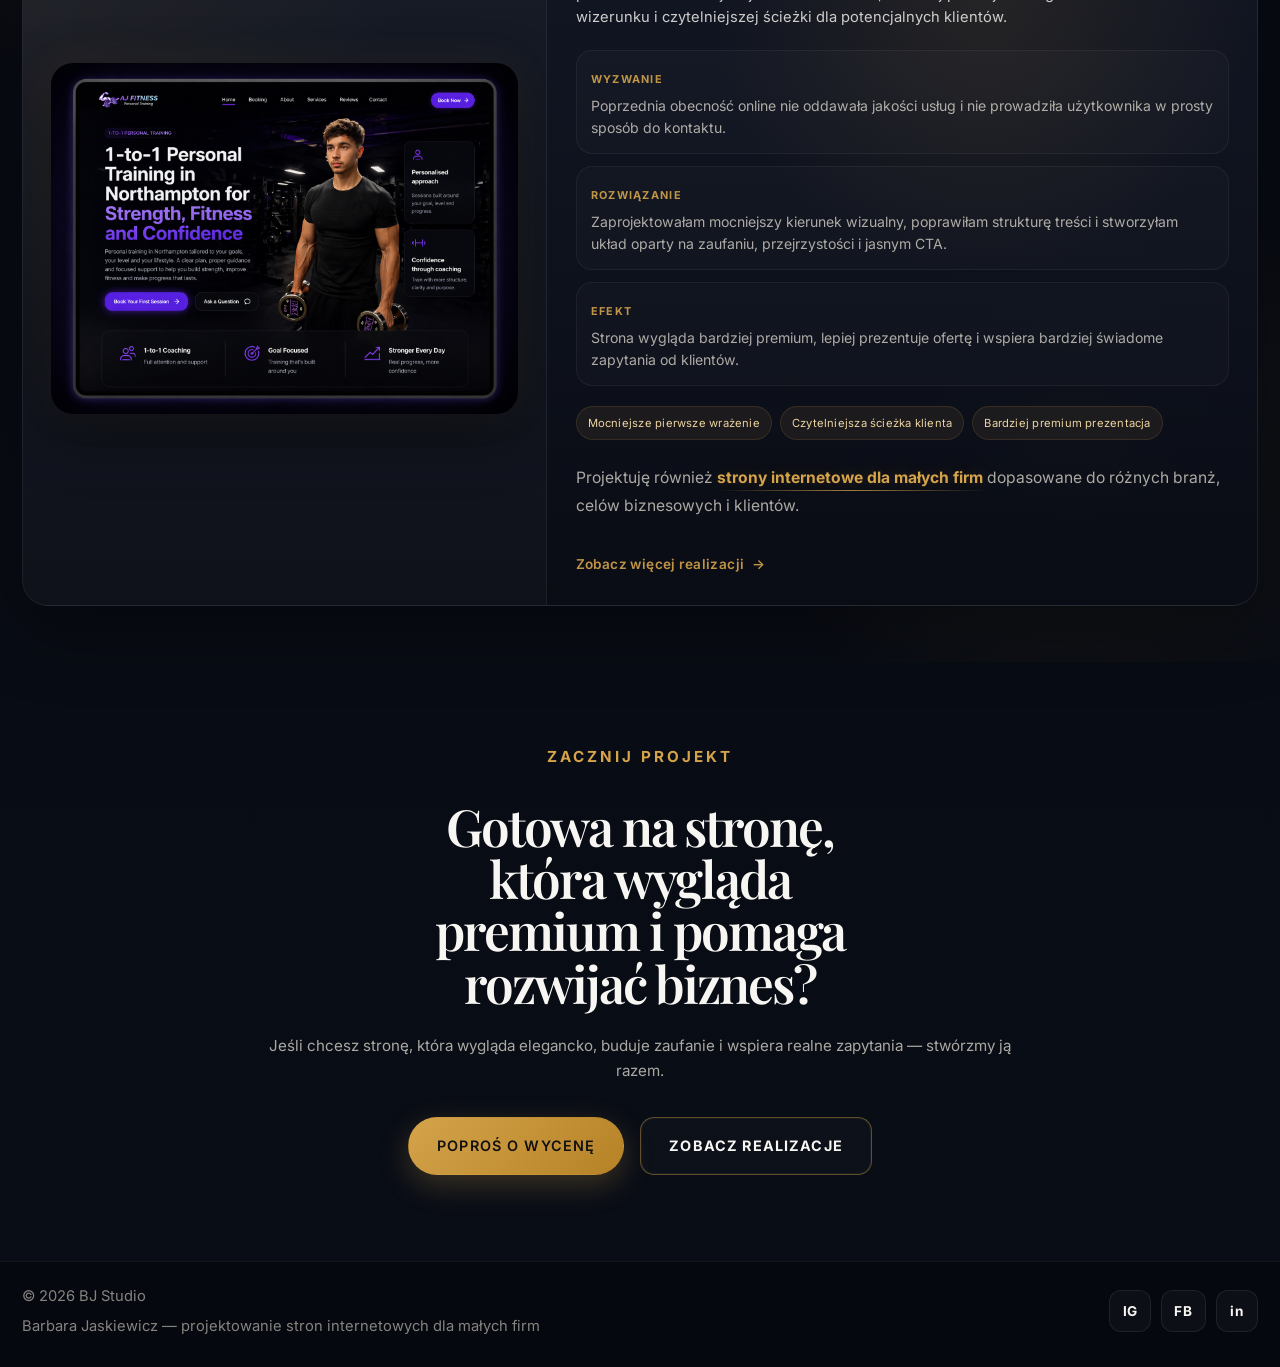
==== commit bae4ccb9: "Add Olga Aesthetics case study and restore MB Shiny portfolio card" ====
--- a/index.html
+++ b/index.html
@@ -6,10 +6,10 @@
   <meta name="viewport" content="width=device-width, initial-scale=1.0">
 
   <title>Strony internetowe dla małych firm | BJ Studio</title>
-  <meta name="description"
-    content="Nowoczesne strony internetowe dla małych firm, freelancerów i marek osobistych — z premium designem, SEO i AI-assisted workflow. Premium design, mobile-first, SEO i AI-assisted workflow, które pomagają zdobywać więcej zapytań.">
+  <meta name="description" content="Nowoczesne strony internetowe dla małych firm, freelancerów i marek osobistych — z premium designem, SEO i AI-assisted workflow, które pomagają zdobywać więcej zapytań.">
   <meta name="robots" content="index, follow">
   <meta name="author" content="Barbara Jaśkiewicz | BJ Studio">
+  <meta name="google-site-verification" content="6HK-bRakmx7F65fVOgBCWe92ygWqj9uSIDnNNXwOehs">
 
   <link rel="canonical" href="https://bjdesign.pl/">
   <link rel="alternate" hreflang="pl" href="https://bjdesign.pl/">
@@ -17,18 +17,17 @@
   <link rel="alternate" hreflang="x-default" href="https://bjdesign.co.uk/">
 
   <meta property="og:title" content="Strony internetowe dla małych firm | BJ Studio">
-  <meta property="og:description"
-    content="Eleganckie, responsywne strony internetowe dla małych firm, które budują zaufanie i pomagają zdobywać więcej klientów.">
+  <meta property="og:description" content="Eleganckie, responsywne strony internetowe dla małych firm, które budują zaufanie i pomagają zdobywać więcej klientów.">
   <meta property="og:type" content="website">
   <meta property="og:url" content="https://bjdesign.pl/">
   <meta property="og:image" content="https://bjdesign.pl/images/BJ_3.png">
   <meta property="og:site_name" content="BJ Studio">
   <meta property="og:locale" content="pl_PL">
+  <meta property="og:locale:alternate" content="en_GB">
 
   <meta name="twitter:card" content="summary_large_image">
   <meta name="twitter:title" content="Strony internetowe dla małych firm | BJ Studio">
-  <meta name="twitter:description"
-    content="Nowoczesne strony internetowe dla małych firm, freelancerów i marek osobistych.">
+  <meta name="twitter:description" content="Nowoczesne strony internetowe dla małych firm, freelancerów i marek osobistych.">
   <meta name="twitter:image" content="https://bjdesign.pl/images/BJ_3.png">
 
   <link rel="stylesheet" href="style.css">
@@ -126,6 +125,7 @@
       <div class="container">
         <p class="eyebrow">Firmy, które mi zaufały</p>
         <div class="trusted-logos">
+          <span>Olga Aesthetics</span>
           <span>AJ Fitness</span>
           <span>Sergio &amp; Robi Pizzeria</span>
           <span>Static Emotion</span>
--- a/style.css
+++ b/style.css
@@ -495,7 +495,7 @@
 }
 
 .trusted-strip .container {
-  padding: 30px 0 34px;
+  padding: 5px 0 8px;
 }
 
 .trusted-strip .eyebrow {
@@ -506,7 +506,7 @@
 
 .trusted-logos {
   display: grid;
-  grid-template-columns: repeat(4, minmax(0, 1fr));
+  grid-template-columns: repeat(5, minmax(0, 1fr));
   gap: 0;
   align-items: center;
 }
@@ -516,7 +516,7 @@
   font-family: 'Playfair Display', serif;
   font-size: clamp(1.05rem, 1.55vw, 1.7rem);
   color: rgba(54, 44, 33, 0.74);
-  padding: 10px 18px;
+  padding: 3px 14px;
 }
 
 .trusted-logos span + span {
@@ -3721,4 +3721,30 @@
     font-size: 0.95rem;
     line-height: 1.68;
   }
+}
+
+@media (min-width: 901px) {
+  .projects-grid .project-card:last-child:nth-child(4) {
+    grid-column: 2 / 3;
+  }
+}
+
+@media (min-width: 901px) {
+  .projects-grid .project-card:last-child:nth-child(4) {
+    grid-column: 2 / 3;
+    max-width: 520px;
+    justify-self: center;
+  }
+}
+
+@media (max-width: 900px) {
+  .trusted-logos {
+    grid-template-columns: repeat(2, minmax(0, 1fr));
+  }
+}
+
+@media (max-width: 520px) {
+  .trusted-logos {
+    grid-template-columns: 1fr;
+  }
 }
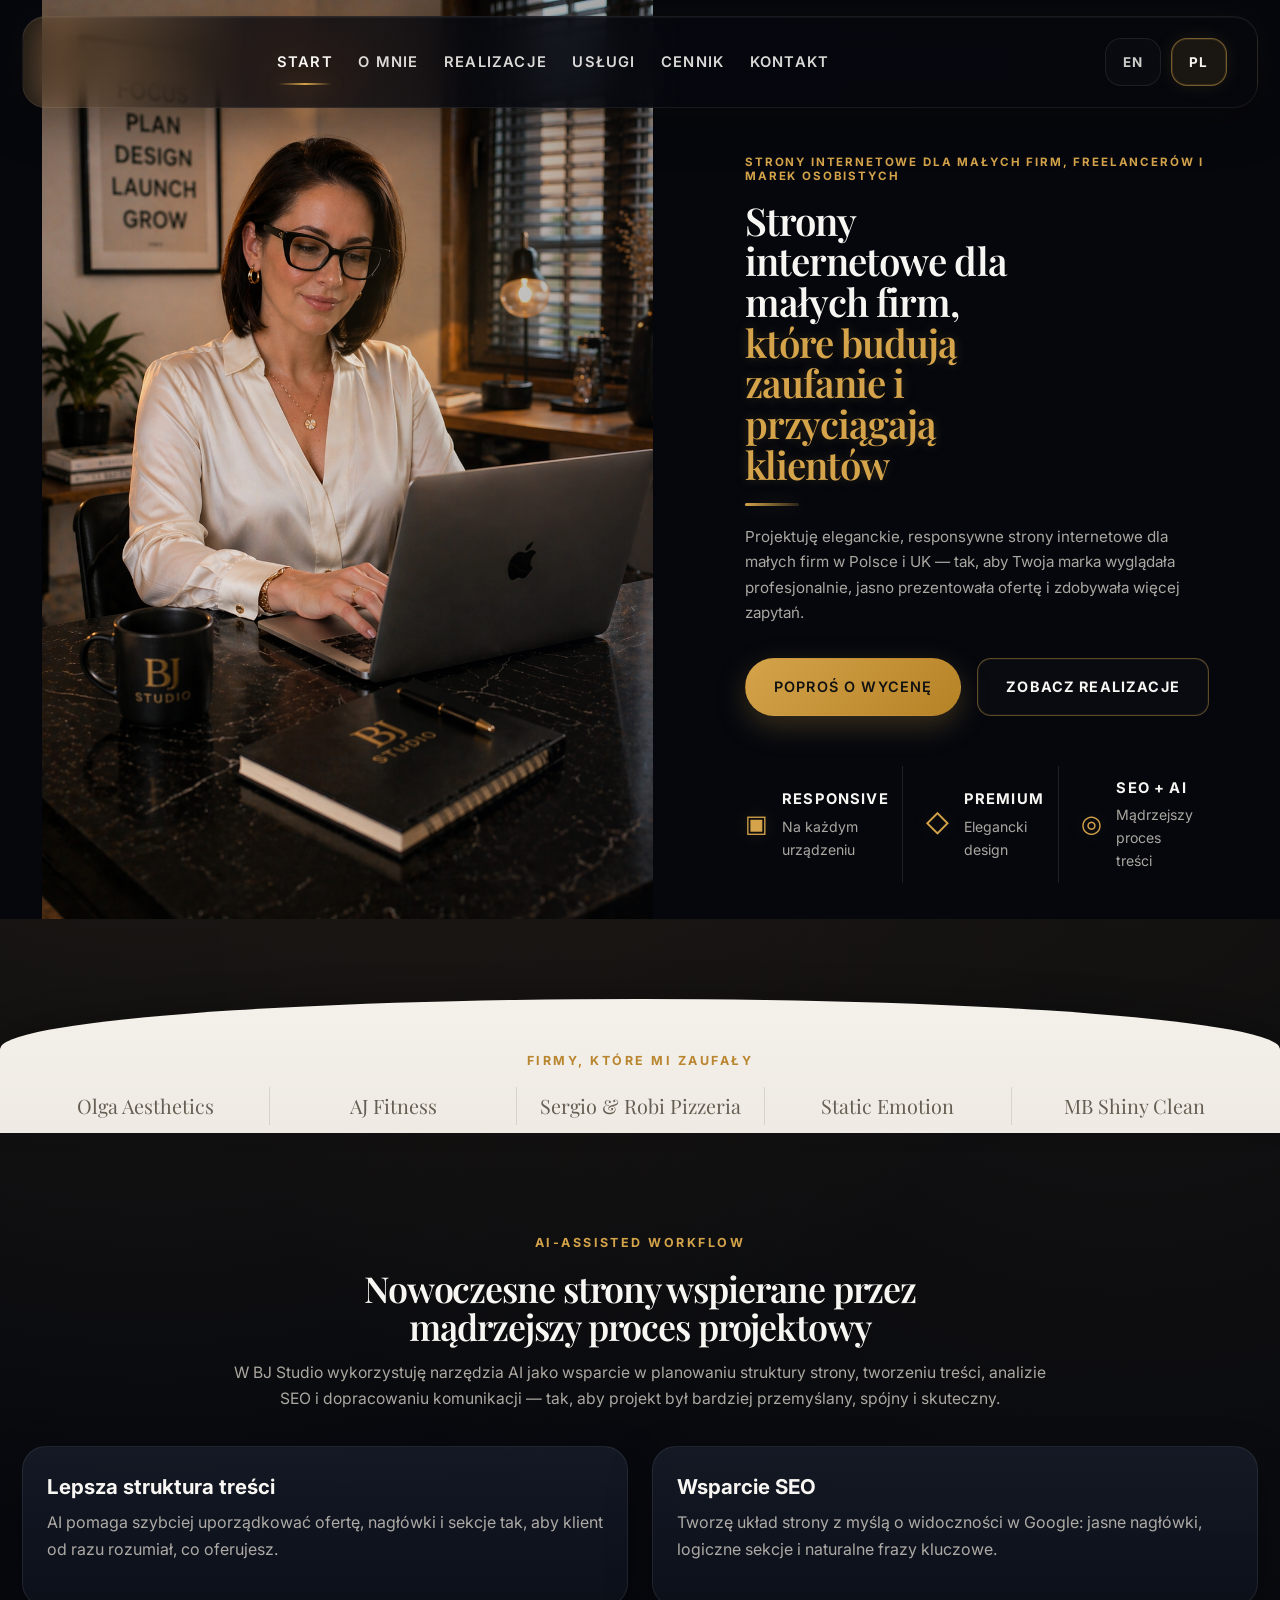
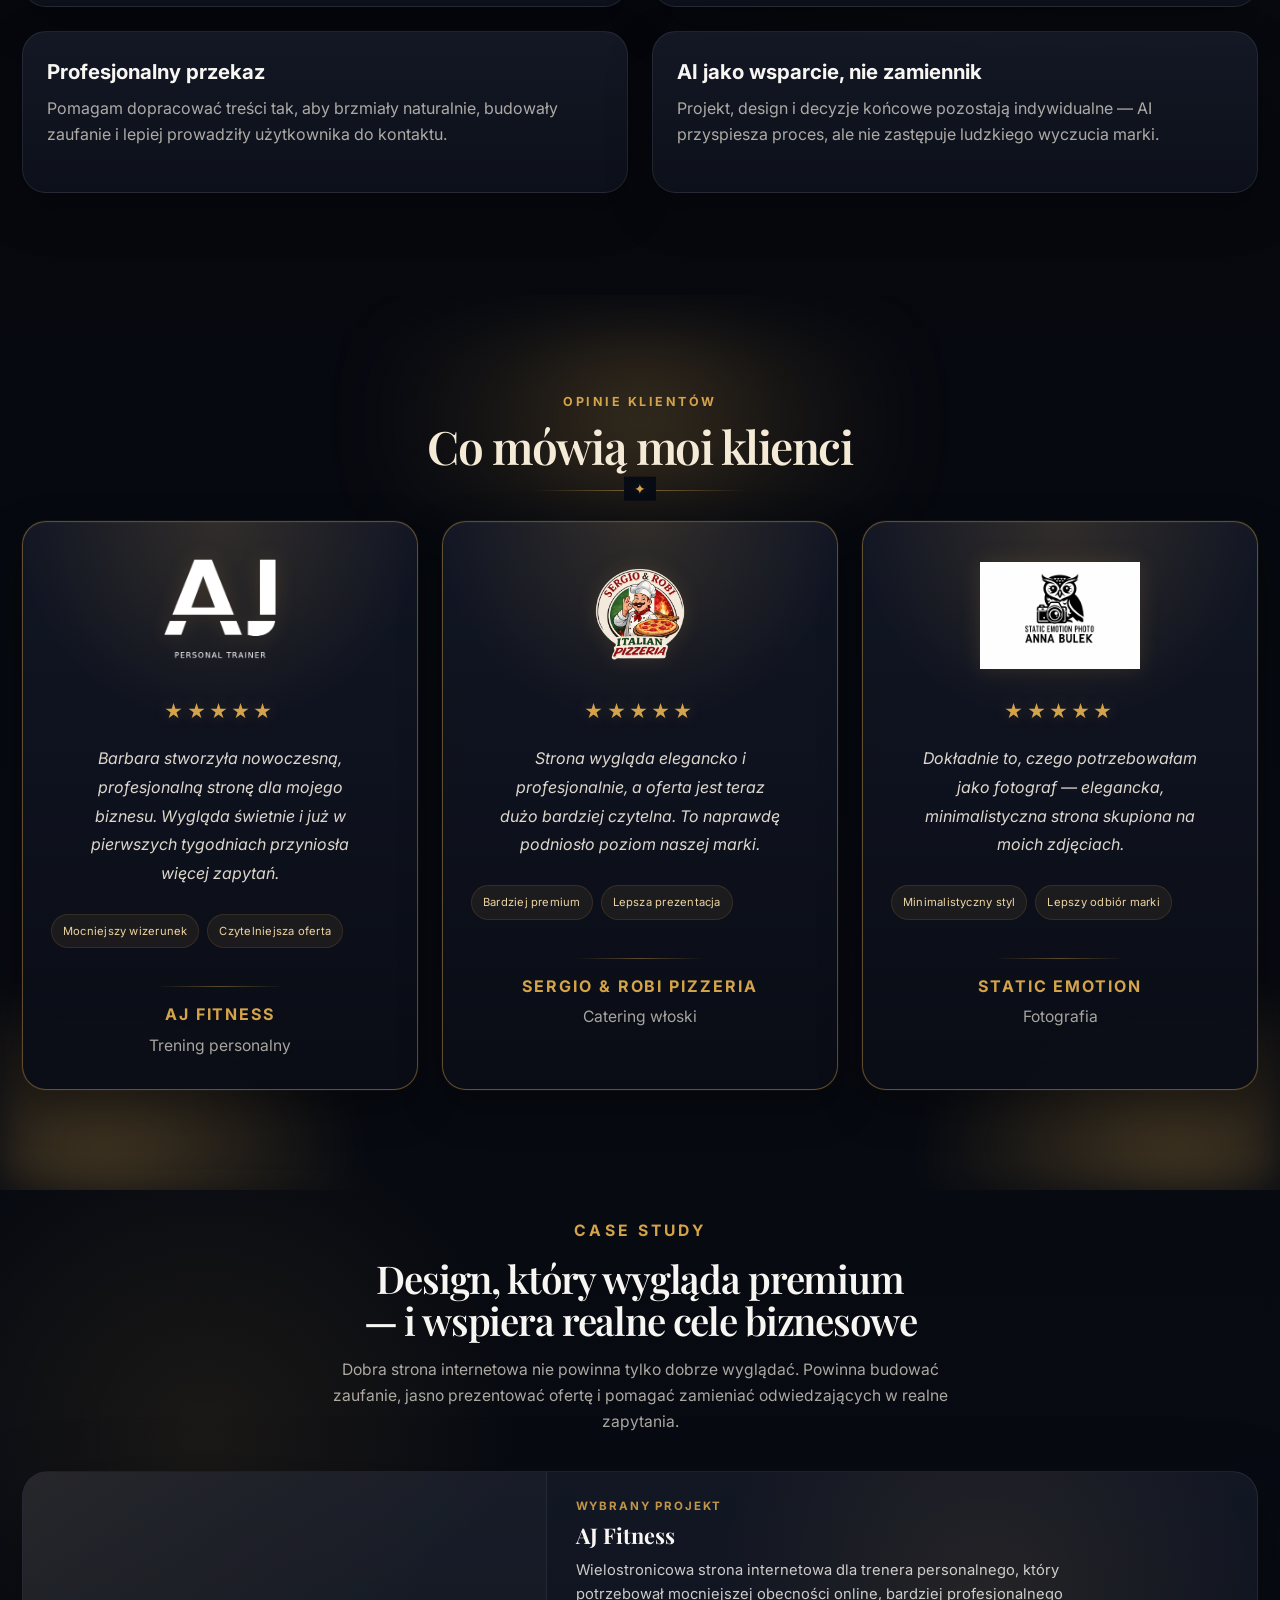
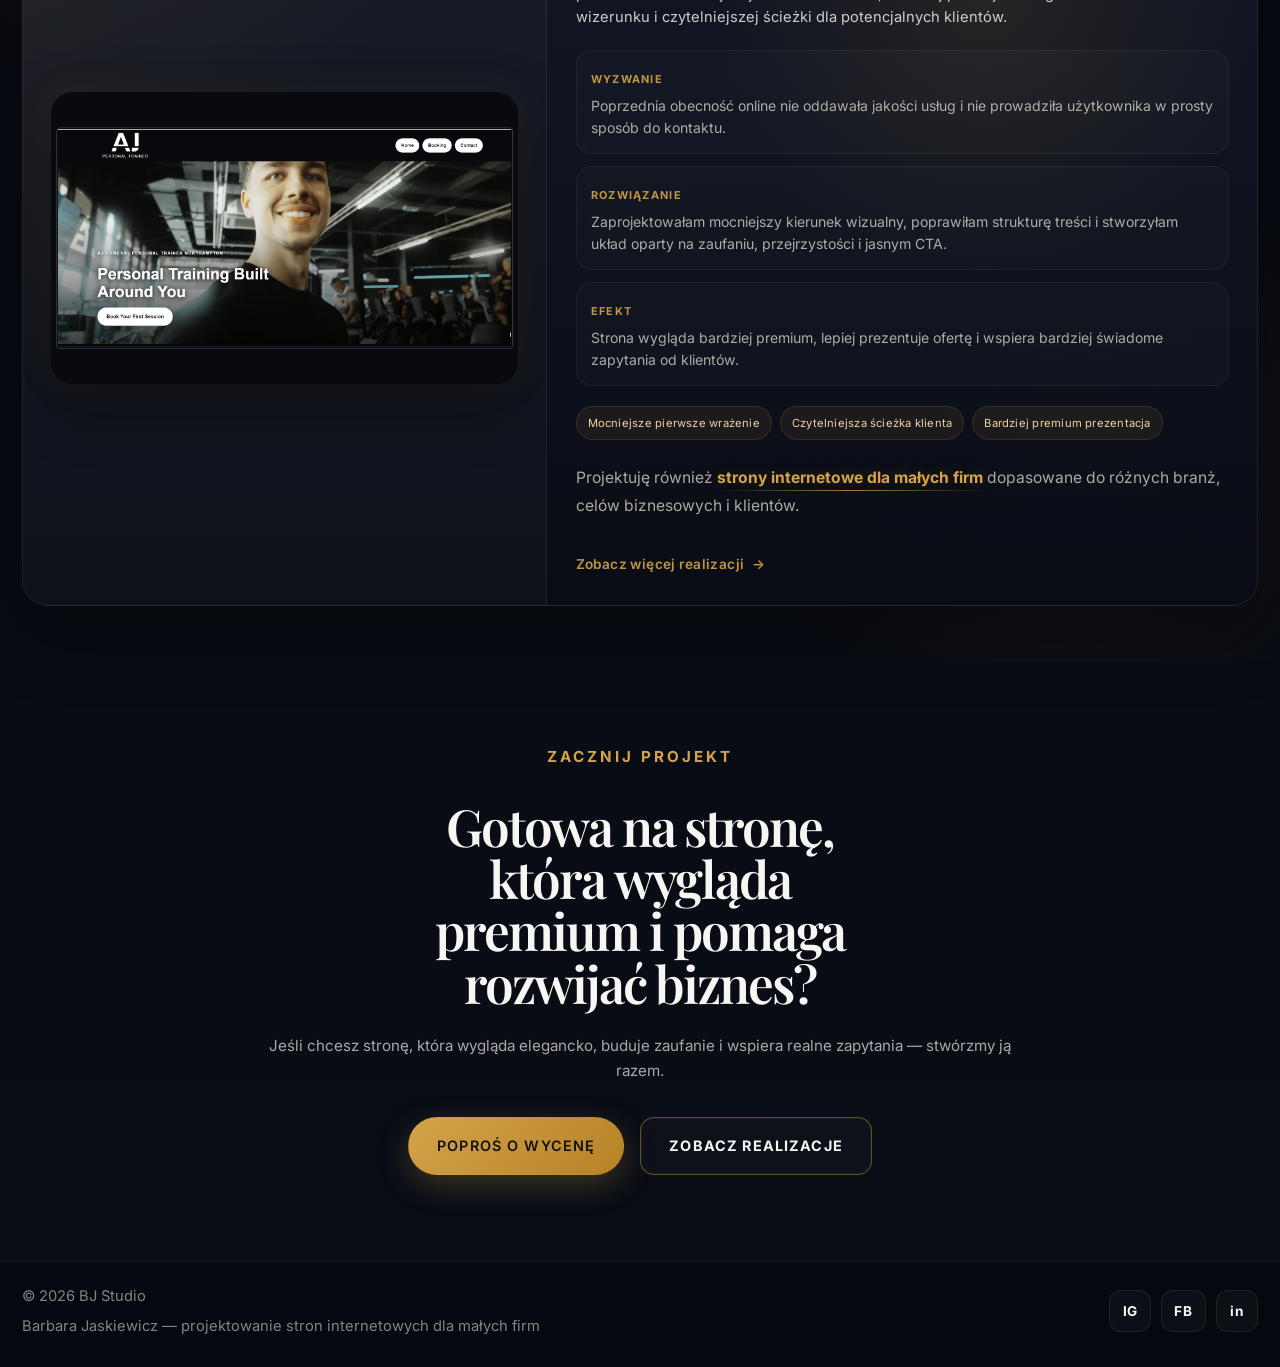
==== commit bcfbcc8f: "fix: refine AJ Fitness branding and Olga project preview" ====
--- a/index.html
+++ b/index.html
@@ -182,7 +182,7 @@
 
           <article class="testimonial-card luxe-card">
             <div class="testimonial-logo-wrap">
-              <img src="images/aj-fitness-logo.png" alt="AJ Fitness logo" class="testimonial-logo">
+              <img src="images/aj-fitness-logo.png?v=4" alt="AJ Fitness logo" class="testimonial-logo">
             </div>
 
             <p class="testimonial-stars">★★★★★</p>
@@ -269,7 +269,7 @@
           <div class="case-study-grid">
 
             <div class="case-study-visual">
-              <img src="images/aj-fitnes-mockup.png" alt="Podgląd strony internetowej AJ Fitness">
+              <img src="images/aj-fitnes-mockup.png?v=4" alt="Podgląd strony internetowej AJ Fitness">
             </div>
 
             <div class="case-study-content">
--- a/style.css
+++ b/style.css
@@ -3747,4 +3747,11 @@
   .trusted-logos {
     grid-template-columns: 1fr;
   }
-}+}
+/* AJ Fitness original white brand mark: legible stacked tagline */
+.testimonial-logo { max-width: 180px; max-height: 116px; width: 160px; height: auto; object-fit: contain; }
+.testimonial-logo-wrap { min-height: 120px; }
+
+/* AJ Fitness original white brand mark: legible stacked tagline */
+.testimonial-logo { max-width: 180px; max-height: 116px; width: 160px; height: auto; object-fit: contain; }
+.testimonial-logo-wrap { min-height: 120px; }
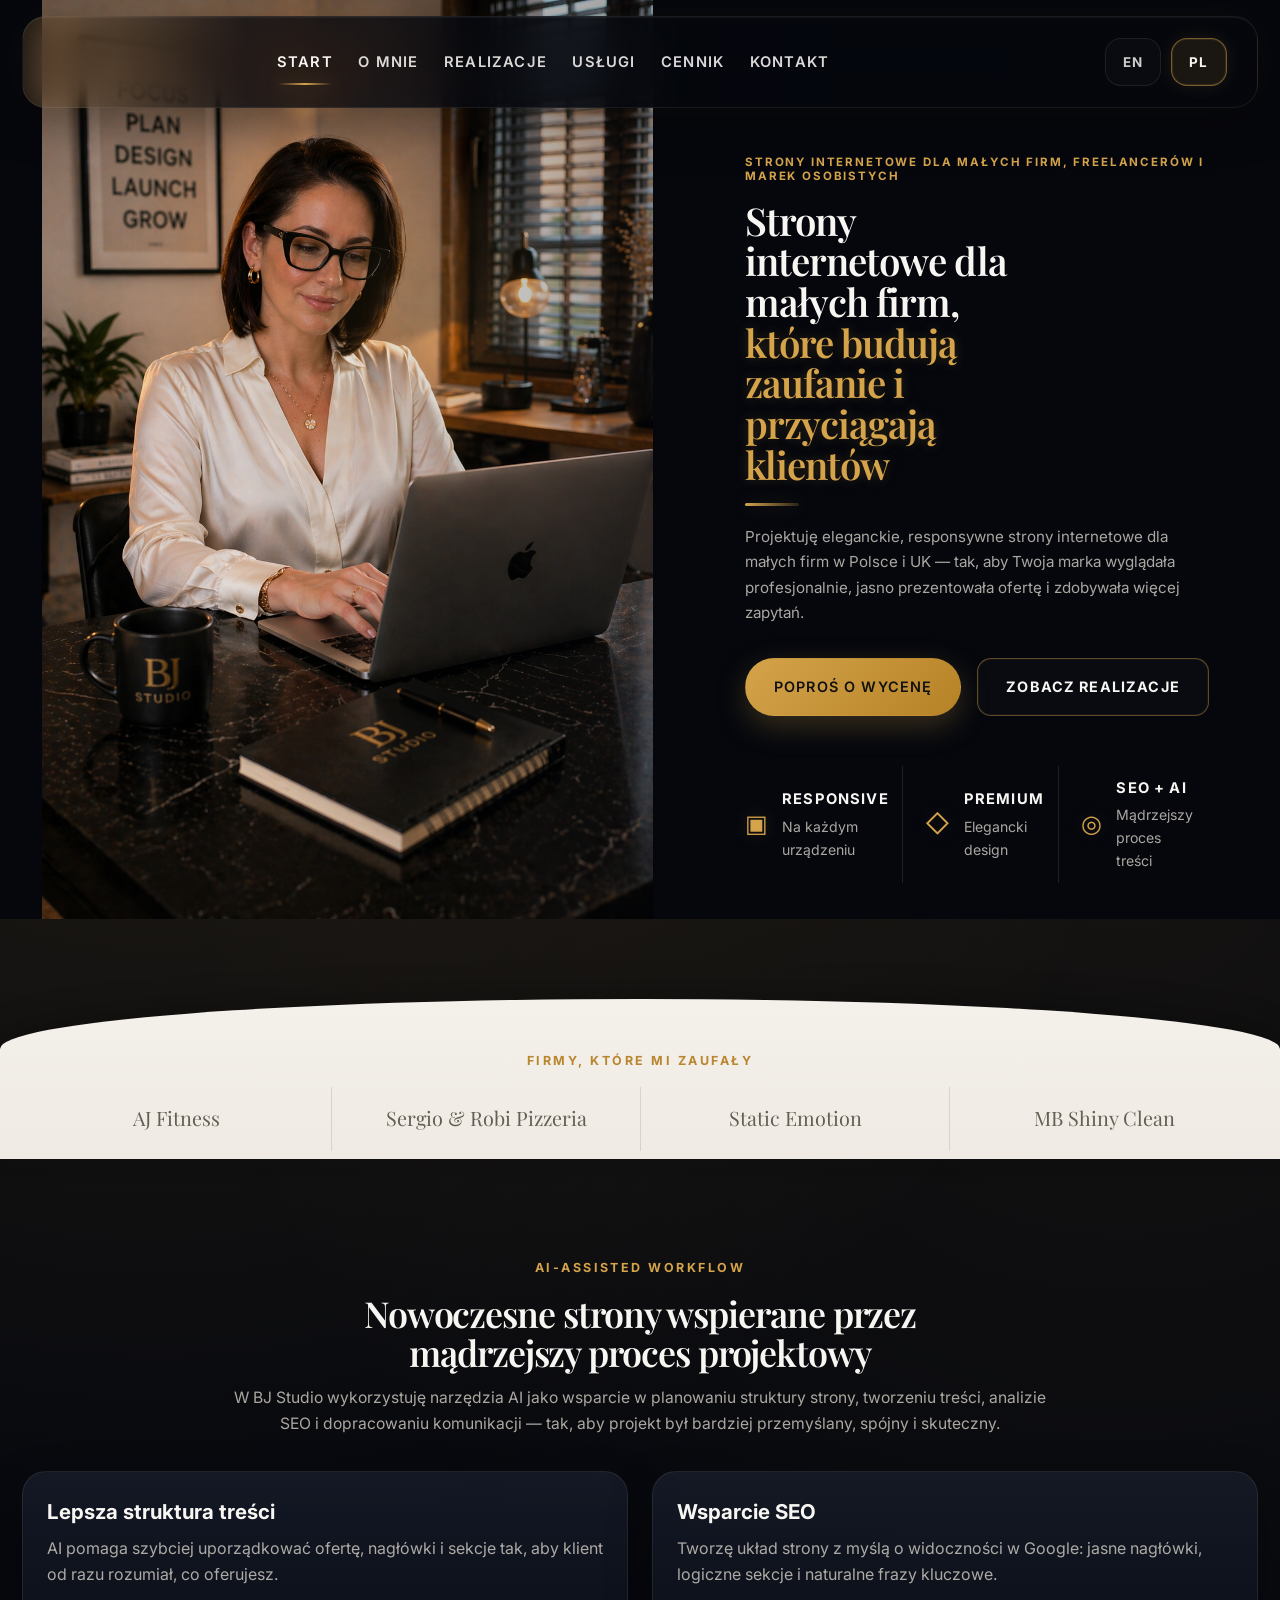
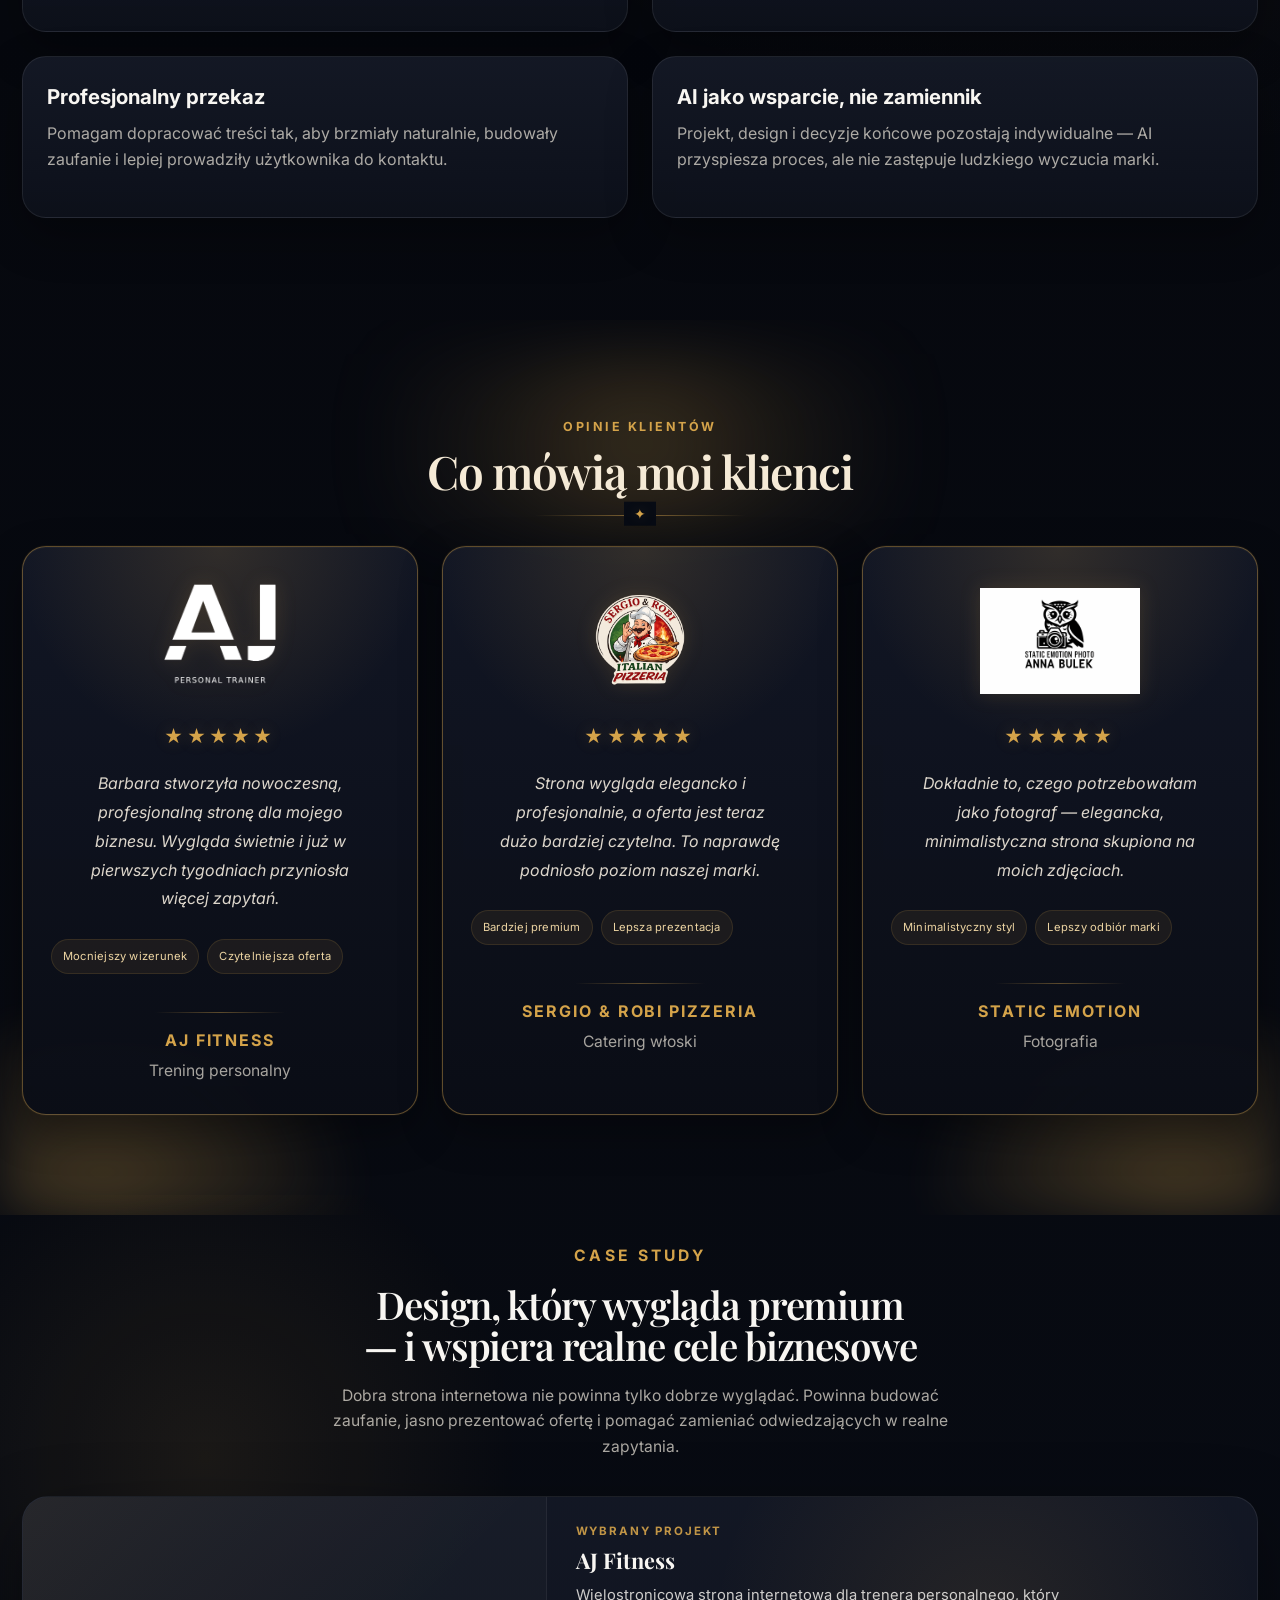
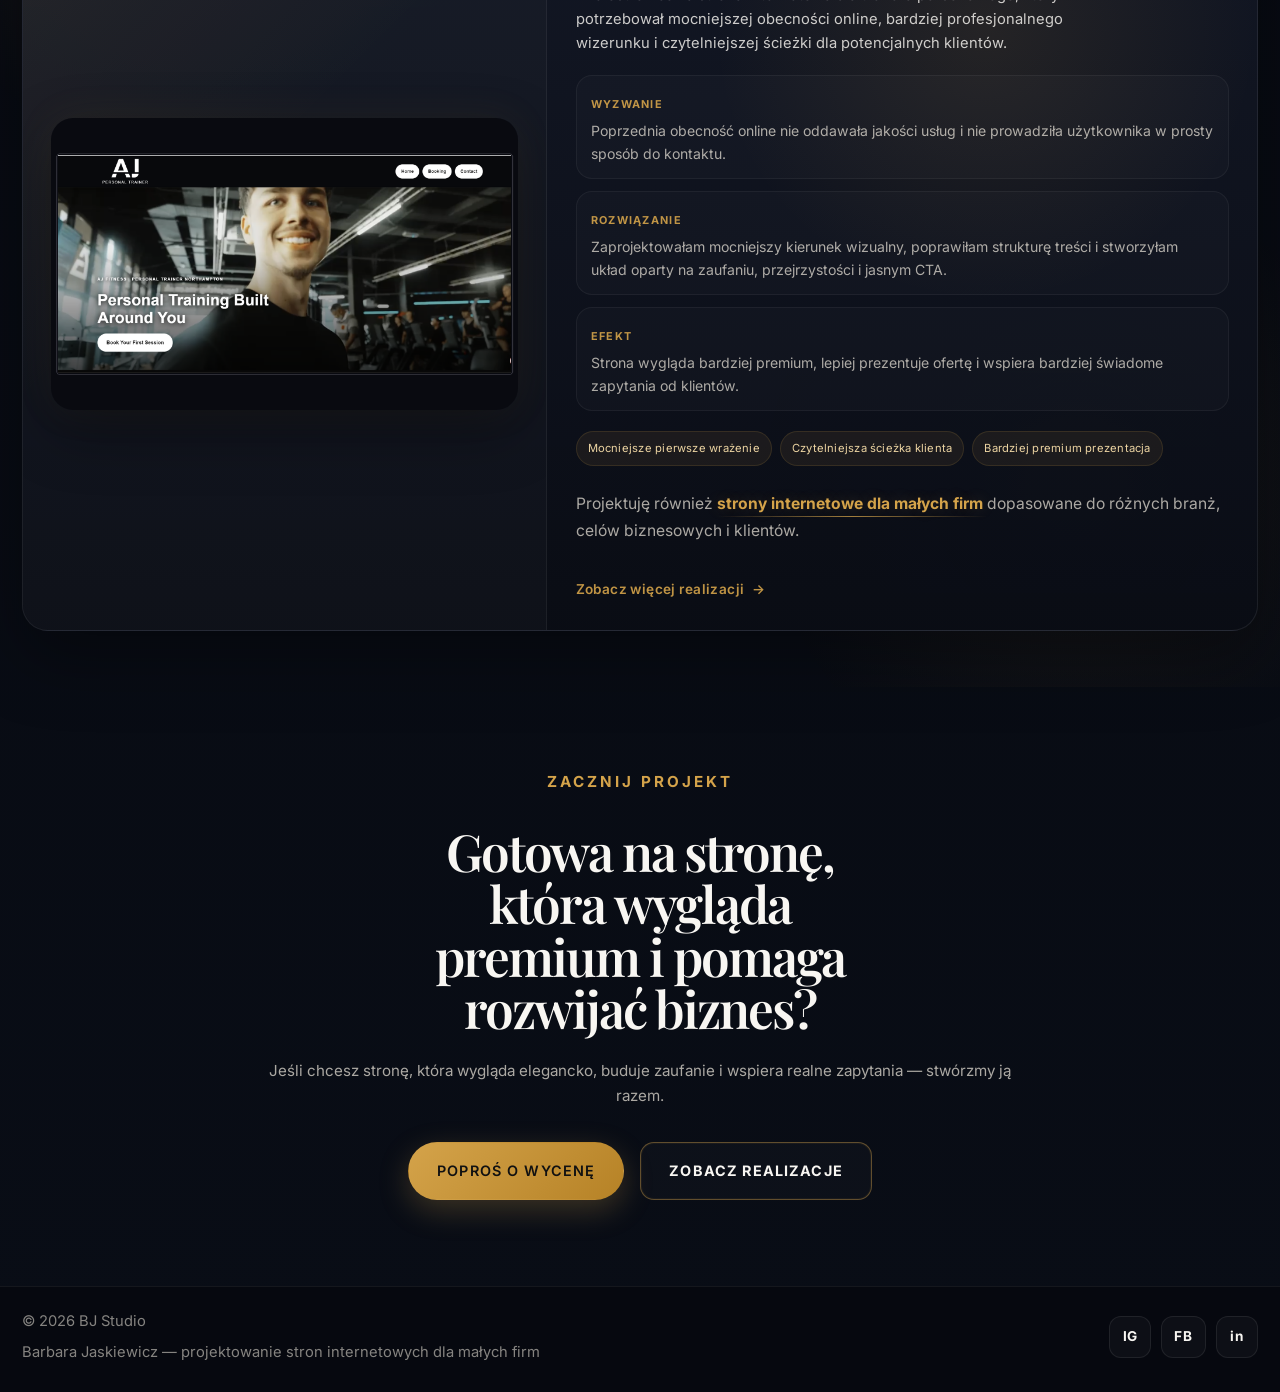
==== commit d3177c6c: "fix: align trusted businesses and update client list" ====
--- a/index.html
+++ b/index.html
@@ -125,8 +125,7 @@
       <div class="container">
         <p class="eyebrow">Firmy, które mi zaufały</p>
         <div class="trusted-logos">
-          <span>Olga Aesthetics</span>
-          <span>AJ Fitness</span>
+              <span>AJ Fitness</span>
           <span>Sergio &amp; Robi Pizzeria</span>
           <span>Static Emotion</span>
           <span>MB Shiny Clean</span>
--- a/style.css
+++ b/style.css
@@ -3755,3 +3755,28 @@
 /* AJ Fitness original white brand mark: legible stacked tagline */
 .testimonial-logo { max-width: 180px; max-height: 116px; width: 160px; height: auto; object-fit: contain; }
 .testimonial-logo-wrap { min-height: 120px; }
+
+/* Four evenly spaced client names across EN and PL */
+.trusted-logos {
+  display: grid;
+  grid-template-columns: repeat(4, minmax(0, 1fr));
+  align-items: stretch;
+  gap: 0;
+}
+.trusted-logos > span {
+  display: flex;
+  align-items: center;
+  justify-content: center;
+  min-height: 64px;
+  padding: 8px 20px;
+  text-align: center;
+  line-height: 1.35;
+}
+@media (max-width: 900px) {
+  .trusted-logos { grid-template-columns: repeat(2, minmax(0, 1fr)); }
+  .trusted-logos > span:nth-child(3) { border-left: 0; }
+}
+@media (max-width: 520px) {
+  .trusted-logos { grid-template-columns: 1fr; }
+  .trusted-logos > span + span { border-left: 0; border-top: 1px solid rgba(45, 34, 22, 0.12); }
+}
